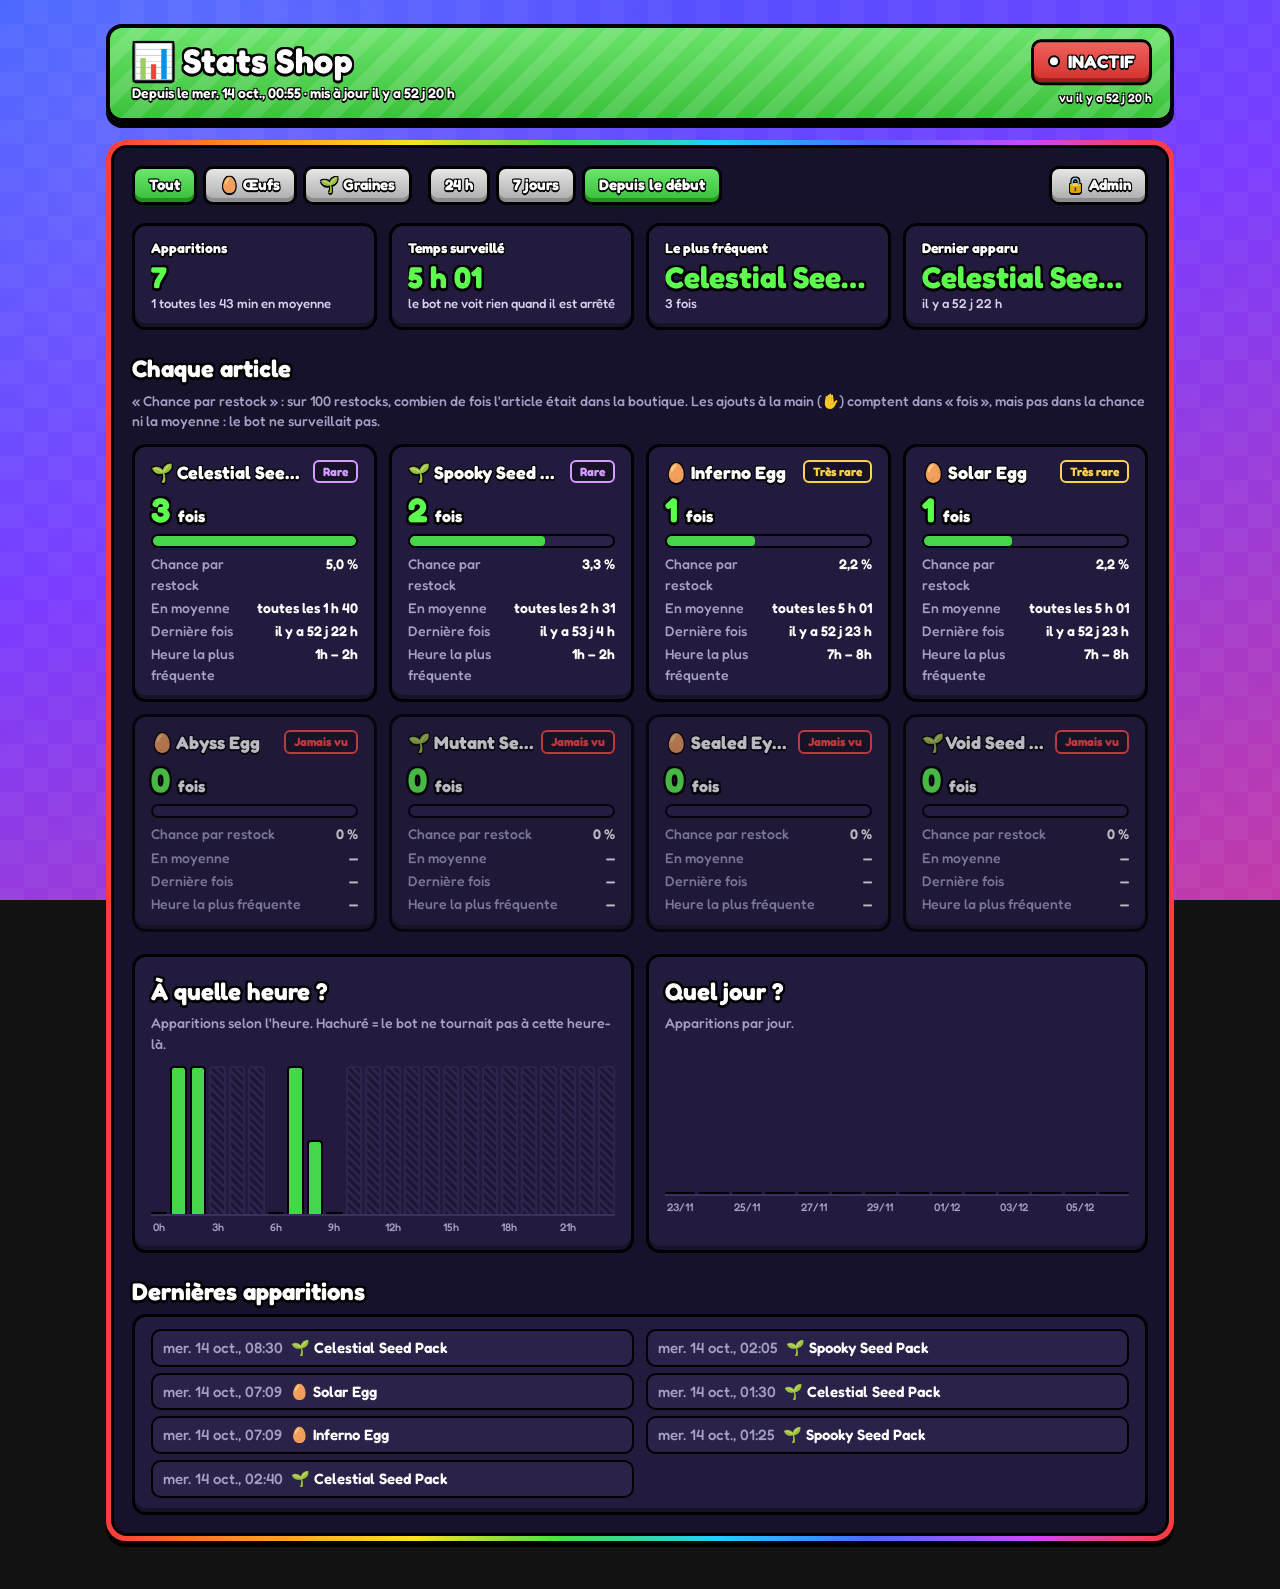
==== index.html @ b107d69c "Page admin : ajouts manuels" ====
<!doctype html>
<html lang="fr">
<head>
<meta charset="utf-8">
<meta name="viewport" content="width=device-width, initial-scale=1">
<title>Shop Bot · Statistiques</title>
<link rel="preconnect" href="https://fonts.googleapis.com">
<link href="https://fonts.googleapis.com/css2?family=Fredoka:wght@500;600;700&display=swap" rel="stylesheet">
<style>
  /* Thème « boutique Roblox » : un seul thème sombre, comme les menus du jeu */
  :root {
    color-scheme: dark;
    --panel: #17122b; --panel-2: #231b3d; --row: #2b2249; --line: #3b3160;
    --ink: #ffffff; --ink-2: #d6d0f0; --muted: #a59fc4;
    --green-dk: #23921f; --red-dk: #9c1f1b; --gray-dk: #8d8d8d;
    --money: #5dff4f; --bar: #47d64a;
    --eggs: #3987e5; --seed: #d95926;
    --rainbow: linear-gradient(90deg, #ff3b3b, #ff9a1f, #ffe11f, #45e04a, #1fd1ff, #4b6bff, #c64bff, #ff3b3b);
    --stroke: 0 3px 0 #000, 2px 2px 0 #000, -2px 2px 0 #000, 2px -2px 0 #000, -2px -2px 0 #000, 0 -2px 0 #000, 2px 0 0 #000, -2px 0 0 #000;
    --stroke-sm: 0 2px 0 #000, 1px 1px 0 #000, -1px 1px 0 #000, 1px -1px 0 #000, -1px -1px 0 #000;
  }
  * { box-sizing: border-box; }
  body {
    margin: 0; color: var(--ink); font: 500 15px/1.45 "Fredoka", "Segoe UI", system-ui, sans-serif;
    background:
      radial-gradient(circle at 15% 10%, rgba(255,255,255,.14), transparent 40%),
      repeating-conic-gradient(rgba(255,255,255,.035) 0 25%, transparent 0 50%) 0 0 / 48px 48px,
      linear-gradient(160deg, #3b5bff 0%, #7a3cff 45%, #c23aa8 100%);
    background-attachment: fixed;
  }
  main { max-width: 1100px; margin: 0 auto; padding: 24px 16px 48px; }
  .stroke { color: #fff; text-shadow: var(--stroke); }

  /* bandeau vert façon « Egg Shop » */
  .banner {
    position: relative; border: 4px solid #000; border-radius: 16px; padding: 14px 22px;
    background: repeating-linear-gradient(-45deg, rgba(255,255,255,.12) 0 14px, transparent 14px 28px), linear-gradient(#6ae36a, #3cc23c);
    box-shadow: 0 6px 0 #000;
  }
  .banner h1 { margin: 0; font-size: 34px; font-weight: 700; letter-spacing: .5px; line-height: 1.1; padding-right: 150px; }
  .banner .sub { margin: 4px 0 0; font-size: 14px; font-weight: 600; text-shadow: var(--stroke-sm); padding-right: 150px; }
  .status { position: absolute; top: 50%; right: 18px; transform: translateY(-50%); text-align: right; }
  .status .pill { display: inline-flex; align-items: center; gap: 8px; padding: 6px 14px 8px; border: 3px solid #000; border-radius: 10px;
                  font-weight: 700; font-size: 18px; color: #fff; text-shadow: var(--stroke-sm); }
  .status .on { background: linear-gradient(#69e66b, #36bd38); box-shadow: inset 0 -4px 0 var(--green-dk); }
  .status .off { background: linear-gradient(#f2625d, #d0302b); box-shadow: inset 0 -4px 0 var(--red-dk); }
  .status .led { width: 12px; height: 12px; border-radius: 50%; border: 2px solid #000; background: #fff; }
  .status .on .led { animation: pulse 1.6s ease-in-out infinite; }
  @keyframes pulse { 50% { opacity: .35; } }
  @media (prefers-reduced-motion: reduce) { .status .on .led { animation: none; } }
  .status .since { display: block; margin-top: 4px; font-size: 12px; font-weight: 600; text-shadow: var(--stroke-sm); }

  /* cadre arc-en-ciel autour du contenu, comme la fenêtre de la boutique */
  .frame { margin-top: 18px; padding: 5px; border-radius: 20px; background: var(--rainbow); box-shadow: 0 6px 0 #000; }
  .frame > .inner { background: var(--panel); border: 3px solid #000; border-radius: 16px; padding: 18px; }

  .filters { display: flex; flex-wrap: wrap; gap: 10px 16px; align-items: center; margin-bottom: 18px; }
  .seg { display: inline-flex; flex-wrap: wrap; gap: 6px; }
  .seg button {
    font: 700 15px "Fredoka", "Segoe UI", sans-serif; color: #fff; text-shadow: var(--stroke-sm); cursor: pointer;
    padding: 6px 14px 8px; border: 3px solid #000; border-radius: 10px;
    background: linear-gradient(#e6e6e6, #a9a9a9); box-shadow: inset 0 -4px 0 var(--gray-dk);
  }
  .seg button:hover { filter: brightness(1.08); }
  .seg button:active { transform: translateY(2px); }
  .seg button[aria-pressed="true"] { background: linear-gradient(#69e66b, #36bd38); box-shadow: inset 0 -4px 0 var(--green-dk); }

  h2 { margin: 6px 0 4px; font-size: 24px; font-weight: 700; color: #fff; text-shadow: var(--stroke); }
  .hint { color: var(--muted); font-size: 14px; margin: 0 0 12px; }
  .box { background: var(--panel-2); border: 3px solid #000; border-radius: 14px; padding: 12px 16px 14px; box-shadow: inset 0 -4px 0 rgba(0,0,0,.35); }

  /* chiffres clés */
  .tiles { display: grid; grid-template-columns: repeat(auto-fit, minmax(190px, 1fr)); gap: 12px; margin-bottom: 22px; }
  .tile .label { font-size: 14px; font-weight: 700; text-shadow: var(--stroke-sm); }
  .tile .value { font-size: 30px; font-weight: 700; color: var(--money); text-shadow: var(--stroke); margin-top: 2px; line-height: 1.15;
                 white-space: nowrap; overflow: hidden; text-overflow: ellipsis; }
  .tile .note { color: var(--ink-2); font-size: 13px; }

  /* une carte par article */
  .cards { display: grid; grid-template-columns: repeat(auto-fill, minmax(245px, 1fr)); gap: 12px; margin-bottom: 22px; }
  .item { display: flex; flex-direction: column; gap: 6px; }
  .item .top { display: flex; align-items: center; justify-content: space-between; gap: 8px; }
  .item .name { font-size: 18px; font-weight: 700; text-shadow: var(--stroke-sm); white-space: nowrap; overflow: hidden; text-overflow: ellipsis; }
  .item .big { font-size: 34px; font-weight: 700; color: var(--money); text-shadow: var(--stroke); line-height: 1.1; }
  .item .big small { font-size: 16px; color: #fff; }
  .item dl { margin: 0; display: grid; grid-template-columns: 1fr auto; gap: 3px 10px; font-size: 14px; }
  .item dt { color: var(--muted); }
  .item dd { margin: 0; text-align: right; font-weight: 600; font-variant-numeric: tabular-nums; white-space: nowrap; }
  .meter { height: 14px; background: var(--row); border: 2px solid #000; border-radius: 7px; overflow: hidden; }
  .meter i { display: block; height: 100%; background: var(--bar); border-radius: 0 4px 4px 0; }
  .item.never { opacity: .7; }
  .tag { flex: none; font-size: 12px; font-weight: 700; padding: 1px 8px; border: 2px solid currentColor; border-radius: 6px; background: rgba(0,0,0,.35); }
  .r1 { color: #6dff6a; } .r2 { color: #6fc3ff; } .r3 { color: #d59bff; } .r4 { color: #ffd34d; } .r0 { color: #ff4b45; }
  .dot { display: inline-block; width: 12px; height: 12px; border-radius: 50%; border: 2px solid #000; vertical-align: -1px; margin-right: 6px; }

  /* graphiques en barres */
  .charts { display: grid; grid-template-columns: repeat(auto-fit, minmax(320px, 1fr)); gap: 12px; margin-bottom: 22px; }
  .bars { display: flex; align-items: flex-end; gap: 3px; height: 150px; border-bottom: 2px solid var(--line); }
  .bars .b { flex: 1; height: 100%; display: flex; align-items: flex-end; position: relative; }
  .bars .b i { display: block; width: 100%; min-height: 2px; background: var(--bar); border: 2px solid #000; border-bottom: 0; border-radius: 4px 4px 0 0; }
  .bars .b.off i { background: repeating-linear-gradient(45deg, var(--panel) 0 3px, var(--line) 3px 6px); border-color: var(--line); height: 100% !important; opacity: .45; }
  .bars .b:hover i { filter: brightness(1.2); }
  .axis { display: flex; gap: 3px; margin-top: 4px; }
  .axis span { flex: 1; text-align: center; font-size: 11px; color: var(--muted); white-space: nowrap; overflow: visible; }

  .recent { list-style: none; margin: 0; padding: 0; columns: 2 300px; column-gap: 12px; }
  .recent li { padding: 6px 10px; margin-bottom: 6px; break-inside: avoid; background: var(--row); border: 2px solid #000; border-radius: 10px; font-weight: 600; }
  .recent time { color: var(--muted); font-variant-numeric: tabular-nums; margin-right: 8px; font-weight: 500; }
  .empty { text-align: center; padding: 48px 16px; font-size: 18px; text-shadow: var(--stroke-sm); }
  #tip { position: fixed; pointer-events: none; background: var(--panel); color: #fff; border: 3px solid #000; box-shadow: 0 4px 0 #000;
         border-radius: 10px; padding: 6px 10px; font-size: 13px; font-weight: 600; display: none; z-index: 10; white-space: nowrap; }
  /* page admin */
  .admin-open { margin-left: auto; }
  dialog { width: min(560px, calc(100vw - 32px)); max-height: calc(100vh - 32px); overflow: auto; padding: 0; border: 0; border-radius: 20px;
           background: var(--rainbow); padding: 5px; box-shadow: 0 6px 0 #000; color: var(--ink); }
  dialog::backdrop { background: rgba(10, 6, 30, .7); }
  #adminBody { background: var(--panel); border: 3px solid #000; border-radius: 16px; padding: 18px; display: grid; gap: 12px; }
  #adminBody h2 { margin: 0; }
  #adminBody label { display: grid; gap: 4px; font-weight: 600; font-size: 14px; }
  #adminBody input[type=password], #adminBody input[type=datetime-local] {
    font: 600 15px "Fredoka", "Segoe UI", sans-serif; color: #fff; background: var(--row); border: 3px solid #000; border-radius: 10px; padding: 8px 10px; }
  #adminBody .check { display: flex; align-items: center; gap: 8px; }
  .pick { display: grid; grid-template-columns: repeat(2, 1fr); gap: 6px; }
  .pick button, .act button {
    font: 700 14px "Fredoka", "Segoe UI", sans-serif; color: #fff; text-shadow: var(--stroke-sm); cursor: pointer; text-align: left;
    padding: 7px 10px 9px; border: 3px solid #000; border-radius: 10px; background: var(--row); box-shadow: inset 0 -4px 0 rgba(0,0,0,.35); }
  .pick button[aria-pressed="true"] { background: linear-gradient(#69e66b, #36bd38); box-shadow: inset 0 -4px 0 var(--green-dk); }
  .act { display: flex; flex-wrap: wrap; gap: 8px; }
  .act button { text-align: center; background: linear-gradient(#69e66b, #36bd38); box-shadow: inset 0 -4px 0 var(--green-dk); }
  .act button.gray { background: linear-gradient(#e6e6e6, #a9a9a9); box-shadow: inset 0 -4px 0 var(--gray-dk); }
  .act button.red { background: linear-gradient(#f2625d, #d0302b); box-shadow: inset 0 -4px 0 var(--red-dk); }
  .act button:disabled { opacity: .5; cursor: wait; }
  .msg { font-size: 14px; font-weight: 600; min-height: 1.4em; }
  .msg .ok { color: var(--money); } .msg .err { color: #ff6b66; }
  .manual-list { list-style: none; margin: 0; padding: 0; display: grid; gap: 6px; }
  .manual-list li { display: flex; align-items: center; justify-content: space-between; gap: 8px; padding: 6px 6px 6px 10px;
                    background: var(--row); border: 2px solid #000; border-radius: 10px; font-weight: 600; font-size: 14px; }
  .manual-list li button { font: 700 12px "Fredoka", sans-serif; color: #fff; cursor: pointer; padding: 3px 8px; border: 2px solid #000; border-radius: 8px;
                           background: linear-gradient(#f2625d, #d0302b); }
  details summary { cursor: pointer; font-weight: 700; }
  details ol { margin: 8px 0 0; padding-left: 20px; font-size: 14px; color: var(--ink-2); }
  @media (max-width: 600px) {
    .banner h1 { font-size: 26px; padding-right: 0; } .banner .sub { padding-right: 0; }
    .admin-open { margin-left: 0; }
    .status { position: static; transform: none; text-align: left; margin-top: 10px; }
  }
</style>
</head>
<body>
<main>
  <header class="banner">
    <h1 class="stroke">📊 Stats Shop</h1>
    <p class="sub" id="sub"></p>
    <div class="status" id="status" aria-live="polite"></div>
  </header>

  <div class="frame"><div class="inner">
    <div class="filters">
      <div class="seg" id="shopSeg" role="group" aria-label="Boutique">
        <button data-v="all" aria-pressed="true">Tout</button>
        <button data-v="eggs" aria-pressed="false">🥚 Œufs</button>
        <button data-v="seed" aria-pressed="false">🌱 Graines</button>
      </div>
      <div class="seg" id="periodSeg" role="group" aria-label="Période">
        <button data-v="1" aria-pressed="false">24 h</button>
        <button data-v="7" aria-pressed="false">7 jours</button>
        <button data-v="0" aria-pressed="true">Depuis le début</button>
      </div>
      <div class="seg admin-open"><button id="adminBtn" aria-haspopup="dialog">🔒 Admin</button></div>
    </div>
    <div id="content"></div>
  </div></div>
</main>
<div id="tip"></div>
<dialog id="admin" aria-labelledby="adminTitle"><div id="adminBody"></div></dialog>

<script src="historique.js"></script>
<script src="manuel.js"></script>
<script>
const HOUR = 3600e3, DAY = 24 * HOUR;
// durée d'un restock de chaque boutique (œufs 6 min 30, graines 5 min) : sert au calcul de la chance par restock
const RESTOCK_MIN = { eggs: 6.5, seed: 5 };
// le bot envoie un signal toutes les 10 min quand il tourne ; sans nouvelles depuis 25 min (PC éteint, plantage), il est « inactif »
const ACTIVE_MAX = 25 * 60e3;
// statut en direct via ntfy.sh (GitHub Pages met 1-2 min à publier) ; même canal que STATUS_URL dans shop_bot.py
const STATUS_URL = "https://ntfy.sh/shopbot-sizein1-42dad0def695";
const EMOJI = { eggs: "🥚", seed: "🌱" };
const state = { shop: "all", days: 0 };
let NOW, GEN, SEEN, ACTIVE, ITEMS, EVENTS, SESSIONS;
let LIVE = null;      // dernier statut reçu en direct : { actif, time }
const LIVE_STOCK = []; // apparitions reçues en direct, pas encore dans les données GitHub : [date, "stock"|"manuel", boutique, article]
const REMOVED = new Set(); // ajouts manuels supprimés depuis la page admin (encore présents quelques minutes ailleurs)
const key = r => r.join("|");

function load() {
  NOW = new Date();
  GEN = window.GENERATED ? new Date(window.GENERATED) : NOW;  // dernier envoi de données par le bot
  const live = LIVE && LIVE.time > GEN ? LIVE : null;           // le statut en direct l'emporte s'il est plus récent
  SEEN = live ? live.time : GEN;
  ACTIVE = (live ? live.actif : !!(window.BOT && window.BOT.actif)) && NOW - SEEN < ACTIVE_MAX;
  ITEMS = window.ITEMS || [];
  const hist = [...(window.HISTORY || []), ...(window.MANUAL || [])], known = new Set(hist.map(key));
  EVENTS = [...hist, ...LIVE_STOCK.filter(r => !known.has(key(r)))]  // sans doublon une fois arrivées sur GitHub
    .filter(r => !REMOVED.has(key(r)))
    .map(([t, e, shop, name]) => ({ t: new Date(t), e, shop, name })).sort((a, b) => a.t - b.t);
  // Sessions = périodes où le bot tournait (debut → fin). Une session sans « fin » se ferme à son dernier événement ;
  // la dernière va jusqu'à maintenant si le bot est actif, sinon jusqu'à son dernier signal.
  SESSIONS = [];
  let start = null, last = null;
  for (const x of EVENTS) {
    if (x.e === "debut") { if (start) SESSIONS.push([start, last]); start = last = x.t; }
    else if (x.e === "fin") { if (start) SESSIONS.push([start, x.t]); start = null; }
    else if (x.e === "stock") last = x.t;  // un ajout manuel ne prouve pas que le bot tournait
  }
  if (start) SESSIONS.push([start, ACTIVE ? NOW : SEEN]);
}

const fmtDur = ms => {
  const m = Math.round(ms / 60e3);
  if (m < 60) return `${m} min`;
  const h = Math.floor(m / 60), d = Math.floor(h / 24);
  if (d) return `${d} j ${h % 24} h`;
  return `${h} h${m % 60 ? " " + String(m % 60).padStart(2, "0") : ""}`;
};
const fmtDate = d => d.toLocaleString("fr-FR", { weekday: "short", day: "numeric", month: "short", hour: "2-digit", minute: "2-digit" });
const fmtAgo = d => NOW - d < 60e3 ? "à l'instant" : "il y a " + fmtDur(NOW - d);
const fmtPct = p => p >= 10 ? Math.round(p) + " %" : p >= 1 ? p.toFixed(1).replace(".", ",") + " %" : p > 0 ? "< 1 %" : "0 %";
const esc = s => String(s).replace(/[&<>"]/g, c => ({ "&": "&amp;", "<": "&lt;", ">": "&gt;", '"': "&quot;" }[c]));
const color = shop => `var(--${shop === "eggs" ? "eggs" : "seed"})`;
const overlap = (a0, a1, b0, b1) => Math.max(0, Math.min(a1, b1) - Math.max(a0, b0));
// rareté d'après la chance d'apparaître à chaque restock
const rarity = p => p === 0 ? ["r0", "Jamais vu"] : p >= 30 ? ["r1", "Commun"] : p >= 10 ? ["r2", "Peu commun"] : p >= 3 ? ["r3", "Rare"] : ["r4", "Très rare"];

function bars(values, labels, tips, offs) {
  const max = Math.max(1, ...values);
  return `<div class="bars">${values.map((v, i) => `<div class="b${offs && offs[i] ? " off" : ""}" data-tip="${esc(tips[i])}">
      <i style="height:${(v / max * 100).toFixed(1)}%"></i></div>`).join("")}</div>
    <div class="axis">${labels.map(l => `<span>${l}</span>`).join("")}</div>`;
}

function render() {
  document.getElementById("status").innerHTML = ACTIVE
    ? `<span class="pill on"><i class="led"></i>ACTIF</span>`
    : `<span class="pill off"><i class="led"></i>INACTIF</span>${window.GENERATED || LIVE ? `<span class="since">vu ${fmtAgo(SEEN)}</span>` : ""}`;

  const first = EVENTS.length ? EVENTS[0].t : NOW;
  document.getElementById("sub").textContent = EVENTS.length
    ? `Depuis le ${fmtDate(first)} · mis à jour ${fmtAgo(GEN)}` : "Pas encore de données";
  const box = document.getElementById("content");
  if (!EVENTS.length) {
    box.innerHTML = `<div class="box empty">Aucune donnée pour l'instant.<br>Lance le bot : chaque œuf ou pack qui apparaît sera compté ici.</div>`;
    return;
  }

  const from = state.days ? new Date(NOW - state.days * DAY) : first;
  const inShop = s => state.shop === "all" || s === state.shop;
  const stock = EVENTS.filter(x => (x.e === "stock" || x.e === "manuel") && x.t >= from && inShop(x.shop));
  const botSeen = stock.filter(x => x.e === "stock");  // chances et moyennes : seulement ce que le bot a vu pendant qu'il surveillait
  const watched = SESSIONS.reduce((s, [a, b]) => s + overlap(a, b, from, NOW), 0);  // temps où le bot regardait

  // --- une carte par article ---
  const items = ITEMS.filter(i => inShop(i.shop)).map(it => {
    const hits = stock.filter(x => x.name === it.name), nBot = botSeen.filter(x => x.name === it.name).length;
    const restocks = watched / (RESTOCK_MIN[it.shop] * 60e3);
    const byHour = Array(24).fill(0); hits.forEach(x => byHour[x.t.getHours()]++);
    const bestH = byHour.indexOf(Math.max(...byHour));
    return { ...it, n: hits.length, nBot, last: hits.length ? hits[hits.length - 1].t : null,
             chance: restocks ? Math.min(100, nBot / restocks * 100) : 0, bestH };
  }).sort((a, b) => b.n - a.n || a.name.localeCompare(b.name));
  const maxChance = Math.max(1, ...items.map(i => i.chance));
  const cards = items.map(r => {
    const [cls, label] = rarity(r.chance);
    return `<div class="box item${r.n ? "" : " never"}">
      <div class="top"><span class="name">${EMOJI[r.shop]} ${esc(r.name)}</span><span class="tag ${cls}">${label}</span></div>
      <div class="big">${r.n} <small>fois</small></div>
      <div class="meter" title="Chance à chaque restock"><i style="width:${(r.chance / maxChance * 100).toFixed(1)}%"></i></div>
      <dl>
        <dt>Chance par restock</dt><dd>${fmtPct(r.chance)}</dd>
        <dt>En moyenne</dt><dd>${r.nBot ? "toutes les " + fmtDur(watched / r.nBot) : "—"}</dd>
        <dt>Dernière fois</dt><dd>${r.last ? fmtAgo(r.last) : "—"}</dd>
        <dt>Heure la plus fréquente</dt><dd>${r.n ? `${r.bestH}h – ${r.bestH + 1}h` : "—"}</dd>
      </dl></div>`;
  }).join("");

  // --- chiffres clés ---
  const top = items[0], lastHit = stock[stock.length - 1];
  const tiles = `<div class="tiles">
      <div class="box tile"><div class="label">Apparitions</div><div class="value">${stock.length}</div>
        <div class="note">${botSeen.length ? "1 toutes les " + fmtDur(watched / botSeen.length) + " en moyenne" : stock.length ? "" : "aucune sur la période"}</div></div>
      <div class="box tile"><div class="label">Temps surveillé</div><div class="value">${fmtDur(watched)}</div>
        <div class="note">le bot ne voit rien quand il est arrêté</div></div>
      <div class="box tile"><div class="label">Le plus fréquent</div><div class="value">${top && top.n ? esc(top.name) : "—"}</div>
        <div class="note">${top && top.n ? top.n + " fois" : "—"}</div></div>
      <div class="box tile"><div class="label">Dernier apparu</div><div class="value">${lastHit ? esc(lastHit.name) : "—"}</div>
        <div class="note">${lastHit ? fmtAgo(lastHit.t) : "aucun sur la période"}</div></div>
    </div>`;

  // --- par heure de la journée ---
  const watchedH = Array(24).fill(0);
  for (const [a, b] of SESSIONS) {
    for (let t = new Date(Math.max(a, from)); t < b; ) {
      const next = new Date(t); next.setMinutes(60, 0, 0);
      watchedH[t.getHours()] += Math.min(next, b) - t;
      t = next;
    }
  }
  const perHour = Array(24).fill(0); stock.forEach(x => perHour[x.t.getHours()]++);
  const hourChart = bars(perHour, perHour.map((_, h) => h % 3 ? "" : h + "h"),
    perHour.map((v, h) => `${h}h – ${h + 1}h : ${v} apparition${v > 1 ? "s" : ""}` + (watchedH[h] ? ` (surveillé ${fmtDur(watchedH[h])})` : " · bot jamais actif à cette heure")),
    watchedH.map((w, h) => !w && !perHour[h]));

  // --- par jour (14 derniers jours max) ---
  const day0 = d => { const x = new Date(d); x.setHours(0, 0, 0, 0); return x; };
  const nDays = Math.min(14, Math.max(1, Math.round((day0(NOW) - day0(from)) / DAY) + 1));
  const days = Array.from({ length: nDays }, (_, i) => new Date(day0(NOW) - (nDays - 1 - i) * DAY));
  const perDay = days.map(d => stock.filter(x => day0(x.t).getTime() === d.getTime()).length);
  const dayLbl = d => d.toLocaleDateString("fr-FR", { day: "numeric", month: "numeric" });
  const dayChart = bars(perDay, days.map((d, i) => nDays > 7 && i % 2 ? "" : dayLbl(d)),
    perDay.map((v, i) => `${days[i].toLocaleDateString("fr-FR", { weekday: "long", day: "numeric", month: "long" })} : ${v} apparition${v > 1 ? "s" : ""}`));

  const charts = `<div class="charts">
      <div class="box"><h2>À quelle heure ?</h2><p class="hint">Apparitions selon l'heure. Hachuré = le bot ne tournait pas à cette heure-là.</p>${hourChart}</div>
      <div class="box"><h2>Quel jour ?</h2><p class="hint">Apparitions par jour.</p>${dayChart}</div>
    </div>`;

  const recent = `<h2>Dernières apparitions</h2>
    <div class="box">${stock.length ? `<ul class="recent">${stock.slice(-20).reverse().map(x =>
      `<li><time>${fmtDate(x.t)}</time>${EMOJI[x.shop]} ${esc(x.name)}${x.e === "manuel" ? ' <span title="ajouté à la main">✋</span>' : ""}</li>`).join("")}</ul>`
      : `<p class="hint">Aucune apparition sur la période.</p>`}</div>`;

  box.innerHTML = tiles +
    `<h2>Chaque article</h2><p class="hint">« Chance par restock » : sur 100 restocks, combien de fois l'article était dans la boutique.
       Les ajouts à la main (✋) comptent dans « fois », mais pas dans la chance ni la moyenne : le bot ne surveillait pas.</p>
     <div class="cards">${cards}</div>` + charts + recent;
}

for (const [id, key, parse] of [["shopSeg", "shop", v => v], ["periodSeg", "days", Number]]) {
  const seg = document.getElementById(id);
  seg.addEventListener("click", e => {
    const b = e.target.closest("button"); if (!b) return;
    seg.querySelectorAll("button").forEach(x => x.setAttribute("aria-pressed", x === b));
    state[key] = parse(b.dataset.v);
    render();
  });
}

const tip = document.getElementById("tip");
document.addEventListener("mousemove", e => {
  const t = e.target.closest("[data-tip]");
  if (!t) { tip.style.display = "none"; return; }
  tip.textContent = t.dataset.tip;
  tip.style.display = "block";
  tip.style.left = Math.min(e.clientX + 14, innerWidth - tip.offsetWidth - 8) + "px";
  tip.style.top = (e.clientY + 16) + "px";
});

// recharge les données chaque minute (le paramètre ?t= évite la version en cache)
setInterval(() => {
  for (const file of ["historique.js", "manuel.js"]) {
    const s = document.createElement("script");
    s.src = file + "?t=" + Date.now();
    s.onload = () => { s.remove(); load(); render(); };
    s.onerror = () => s.remove();
    document.body.appendChild(s);
  }
}, 60e3);

// direct : messages des 12 dernières heures (durée gardée par ntfy.sh), puis écoute continue (quelques secondes de délai)
function onStatus(m) {
  if (m.event !== "message") return;
  const p = m.message.split(";");
  // « stock|manuel|suppr;boutique;article;date » : apparition vue par le bot, ajoutée ou supprimée depuis la page admin
  if (["stock", "manuel", "suppr"].includes(p[0]) && p.length === 4) {
    if (p[0] === "suppr") REMOVED.add(key([p[3], "manuel", p[1], p[2]]));
    else {
      const row = [p[3], p[0], p[1], p[2]];
      REMOVED.delete(key(row));
      if (!LIVE_STOCK.some(r => key(r) === key(row))) LIVE_STOCK.push(row);
    }
    load(); render();
    return;
  }
  if (!/^(in)?actif$/.test(m.message)) return;
  const time = new Date(m.time * 1000);
  if (LIVE && LIVE.time > time) return;
  LIVE = { actif: m.message === "actif", time };
  load(); render();
}
fetch(STATUS_URL + "/json?poll=1&since=12h", { cache: "no-store" })
  .then(r => r.text())
  .then(t => t.split("\n").filter(Boolean).forEach(l => onStatus(JSON.parse(l))))
  .catch(() => {})
  .finally(() => {
    const es = new EventSource(STATUS_URL + "/sse");  // se reconnecte tout seul si la connexion coupe
    es.onmessage = e => onStatus(JSON.parse(e.data));
  });
setInterval(() => { load(); render(); }, 30e3);  // passe à « inactif » sans recharger si le bot ne donne plus signe de vie

// ---------- Page admin : ajouter à la main une apparition vue quand le bot était arrêté ----------
// L'accès repose sur une clé GitHub que seul le propriétaire possède : sans elle, impossible d'écrire dans le dépôt.
// La clé et l'URL du webhook Discord restent dans CE navigateur (localStorage), jamais dans le site publié.
const REPO = "Sizein1/shop-bot-stats";
const store = {
  get: k => { try { return localStorage.getItem(k); } catch { return null; } },
  set: (k, v) => { try { v ? localStorage.setItem(k, v) : localStorage.removeItem(k); } catch {} },
};
const localISO = d => new Date(d - d.getTimezoneOffset() * 60e3).toISOString().slice(0, 19);
const b64enc = s => btoa(Array.from(new TextEncoder().encode(s), c => String.fromCharCode(c)).join(""));
const b64dec = s => new TextDecoder().decode(Uint8Array.from(atob(s.replace(/\s/g, "")), c => c.charCodeAt(0)));

async function gh(path, opts = {}) {
  const r = await fetch(`https://api.github.com/repos/${REPO}${path}`, { cache: "no-store", ...opts,
    headers: { Authorization: "Bearer " + store.get("gh_token"), Accept: "application/vnd.github+json" } });
  if (!r.ok) throw Object.assign(new Error(r.status === 401 ? "clé GitHub refusée ou expirée"
    : r.status === 403 || r.status === 404 ? "cette clé n'a pas le droit de modifier shop-bot-stats" : `GitHub a répondu ${r.status}`), { status: r.status });
  return r.json();
}

// relit manuel.js sur GitHub, applique le changement et le réenregistre
async function editManual(change) {
  for (let attempt = 0; ; attempt++) {
    const f = await gh("/contents/manuel.js");
    const text = b64dec(f.content);
    const rows = JSON.parse(text.slice(text.indexOf("["), text.lastIndexOf("]") + 1));
    change(rows);
    try {
      await gh("/contents/manuel.js", { method: "PUT", body: JSON.stringify({ message: "Page admin : ajouts manuels",
        content: b64enc("window.MANUAL = " + JSON.stringify(rows) + ";\n"), sha: f.sha }) });
      window.MANUAL = rows;
      return;
    } catch (e) { if (![409, 422].includes(e.status) || attempt) throw e; }  // le bot a envoyé au même moment : on relit et on recommence
  }
}

const dlg = document.getElementById("admin"), adminBody = document.getElementById("adminBody");
let pick = null;
const setMsg = (html) => { const m = document.getElementById("adminMsg"); if (m) m.innerHTML = html; };
document.getElementById("adminBtn").onclick = () => { drawAdmin(); dlg.showModal(); };
dlg.addEventListener("click", e => { if (e.target === dlg) dlg.close(); });  // clic à côté de la fenêtre = fermer

function drawLogin(msg = "") {
  adminBody.innerHTML = `
    <h2 id="adminTitle">🔒 Admin</h2>
    <p class="hint" style="margin:0">Réservé au propriétaire : il faut ta clé GitHub. Elle reste dans ce navigateur et n'est jamais publiée.</p>
    <label>Clé GitHub<input type="password" id="tokIn" autocomplete="off" placeholder="github_pat_…"></label>
    <label>Webhook Discord (pour les notifs)<input type="password" id="hookIn" autocomplete="off" placeholder="https://discord.com/api/webhooks/…"></label>
    <div class="act"><button id="loginBtn">Se connecter</button><button class="gray" id="closeBtn">Fermer</button></div>
    <div class="msg" id="adminMsg" role="status">${msg}</div>
    <details><summary>Comment créer ma clé GitHub ?</summary><ol>
      <li>Sur github.com : ta photo de profil → <b>Settings</b> → <b>Developer settings</b> → <b>Personal access tokens</b> → <b>Fine-grained tokens</b> → <b>Generate new token</b>.</li>
      <li>Nom : « Stats Shop admin », expiration au choix.</li>
      <li><b>Repository access</b> : <i>Only select repositories</i> → <b>shop-bot-stats</b>.</li>
      <li><b>Permissions</b> → <b>Contents</b> : <i>Read and write</i>. Rien d'autre.</li>
      <li><b>Generate token</b>, copie la clé et colle-la ici.</li></ol></details>`;
}

function drawAdmin(msg = "") {
  if (!store.get("gh_token")) return drawLogin(msg);
  const hook = store.get("discord_url");
  const mine = (window.MANUAL || []).filter(r => !REMOVED.has(key(r))).slice(-8).reverse();
  adminBody.innerHTML = `
    <h2 id="adminTitle">🔓 Admin</h2>
    <div><b>1. Quel article est apparu ?</b>
      <div class="pick" style="margin-top:6px">${(window.ITEMS || []).map((it, i) =>
        `<button data-i="${i}" aria-pressed="${pick === i}">${EMOJI[it.shop]} ${esc(it.name)}</button>`).join("")}</div></div>
    <label>2. Quand ?<input type="datetime-local" id="when" step="1" value="${localISO(new Date())}"></label>
    <label class="check"><input type="checkbox" id="discordOn" ${hook ? "checked" : "disabled"}>
      Envoyer la notif Discord${hook ? "" : " (ajoute ton webhook dans Réglages)"}</label>
    <div class="act"><button id="addBtn">➕ Ajouter l'apparition</button><button class="gray" id="closeBtn">Fermer</button></div>
    <div class="msg" id="adminMsg" role="status">${msg}</div>
    ${mine.length ? `<div><b>Derniers ajouts à la main</b><ul class="manual-list" style="margin-top:6px">${mine.map(r =>
      `<li><span>${fmtDate(new Date(r[0]))} · ${EMOJI[r[2]]} ${esc(r[3])}</span><button data-del="${esc(key(r))}">Supprimer</button></li>`).join("")}</ul></div>` : ""}
    <details><summary>Réglages</summary>
      <label style="margin-top:8px">Webhook Discord<input type="password" id="hookIn" autocomplete="off" placeholder="https://discord.com/api/webhooks/…"></label>
      <div class="act" style="margin-top:8px"><button id="saveHook">Enregistrer le webhook</button><button class="red" id="logout">Se déconnecter</button></div>
    </details>`;
}

const validHook = u => /^https:\/\/(discord|discordapp)\.com\/api\/webhooks\/\d+\/[\w-]+$/.test(u);

adminBody.onclick = async e => {
  const b = e.target.closest("button"); if (!b) return;
  if (b.id === "closeBtn") return dlg.close();

  if (b.id === "loginBtn") {
    const tok = document.getElementById("tokIn").value.trim(), hook = document.getElementById("hookIn").value.trim();
    if (!tok) return setMsg('<span class="err">Colle ta clé GitHub.</span>');
    if (hook && !validHook(hook)) return setMsg('<span class="err">Ce webhook Discord n\'a pas le bon format.</span>');
    b.disabled = true; setMsg("Vérification…");
    store.set("gh_token", tok);
    try { await gh("/contents/manuel.js"); }
    catch (err) { store.set("gh_token", null); return drawLogin(`<span class="err">❌ ${esc(err.message)}</span>`); }
    if (hook) store.set("discord_url", hook);
    return drawAdmin('<span class="ok">✅ Connecté</span>');
  }

  if (b.dataset.i !== undefined) {
    pick = Number(b.dataset.i);
    adminBody.querySelectorAll(".pick button").forEach(x => x.setAttribute("aria-pressed", x === b));
    return;
  }

  if (b.id === "addBtn") {
    const it = (window.ITEMS || [])[pick];
    if (!it) return setMsg('<span class="err">Choisis d\'abord l\'article.</span>');
    const when = document.getElementById("when").value;
    if (!when) return setMsg('<span class="err">Indique l\'heure.</span>');
    const ts = when.length === 16 ? when + ":00" : when, row = [ts, "manuel", it.shop, it.name];
    const sendDiscord = document.getElementById("discordOn").checked;
    b.disabled = true; setMsg("Enregistrement…");
    try { await editManual(rows => rows.push(row)); }
    catch (err) { b.disabled = false; return setMsg(`<span class="err">❌ Pas enregistré : ${esc(err.message)}</span>`); }
    fetch(STATUS_URL, { method: "POST", body: `manuel;${it.shop};${it.name};${ts}` }).catch(() => {});  // visible tout de suite partout
    REMOVED.delete(key(row));
    if (!LIVE_STOCK.some(r => key(r) === key(row))) LIVE_STOCK.push(row);
    load(); render();
    let discordMsg = "";
    if (sendDiscord) {
      try {
        const r = await fetch(store.get("discord_url"), { method: "POST", headers: { "Content-Type": "application/json" },
          body: JSON.stringify({ content: `@everyone ${EMOJI[it.shop]} ${it.name} en stock !`, allowed_mentions: { parse: ["everyone"] } }) });
        discordMsg = r.ok ? " + notif Discord envoyée" : ` <span class="err">mais Discord a refusé la notif (${r.status})</span>`;
      } catch { discordMsg = ' <span class="err">mais la notif Discord n\'est pas partie</span>'; }
    }
    pick = null;
    return drawAdmin(`<span class="ok">✅ ${EMOJI[it.shop]} ${esc(it.name)} ajouté</span>${discordMsg}`);
  }

  if (b.dataset.del) {
    const k = b.dataset.del, [ts, , shop, name] = k.split("|");
    if (!confirm(`Supprimer ${name} du ${fmtDate(new Date(ts))} ?`)) return;
    b.disabled = true;
    try { await editManual(rows => { const i = rows.findIndex(r => key(r) === k); if (i >= 0) rows.splice(i, 1); }); }
    catch (err) { b.disabled = false; return setMsg(`<span class="err">❌ Pas supprimé : ${esc(err.message)}</span>`); }
    fetch(STATUS_URL, { method: "POST", body: `suppr;${shop};${name};${ts}` }).catch(() => {});
    REMOVED.add(k);
    load(); render();
    return drawAdmin('<span class="ok">✅ Supprimé</span>');
  }

  if (b.id === "saveHook") {
    const hook = document.getElementById("hookIn").value.trim();
    if (!validHook(hook)) return setMsg('<span class="err">Ce webhook Discord n\'a pas le bon format.</span>');
    store.set("discord_url", hook);
    return drawAdmin('<span class="ok">✅ Webhook enregistré</span>');
  }

  if (b.id === "logout") {
    store.set("gh_token", null); store.set("discord_url", null);
    return drawLogin('<span class="ok">Déconnecté : la clé et le webhook sont effacés de ce navigateur.</span>');
  }
};

load();
render();
</script>
</body>
</html>
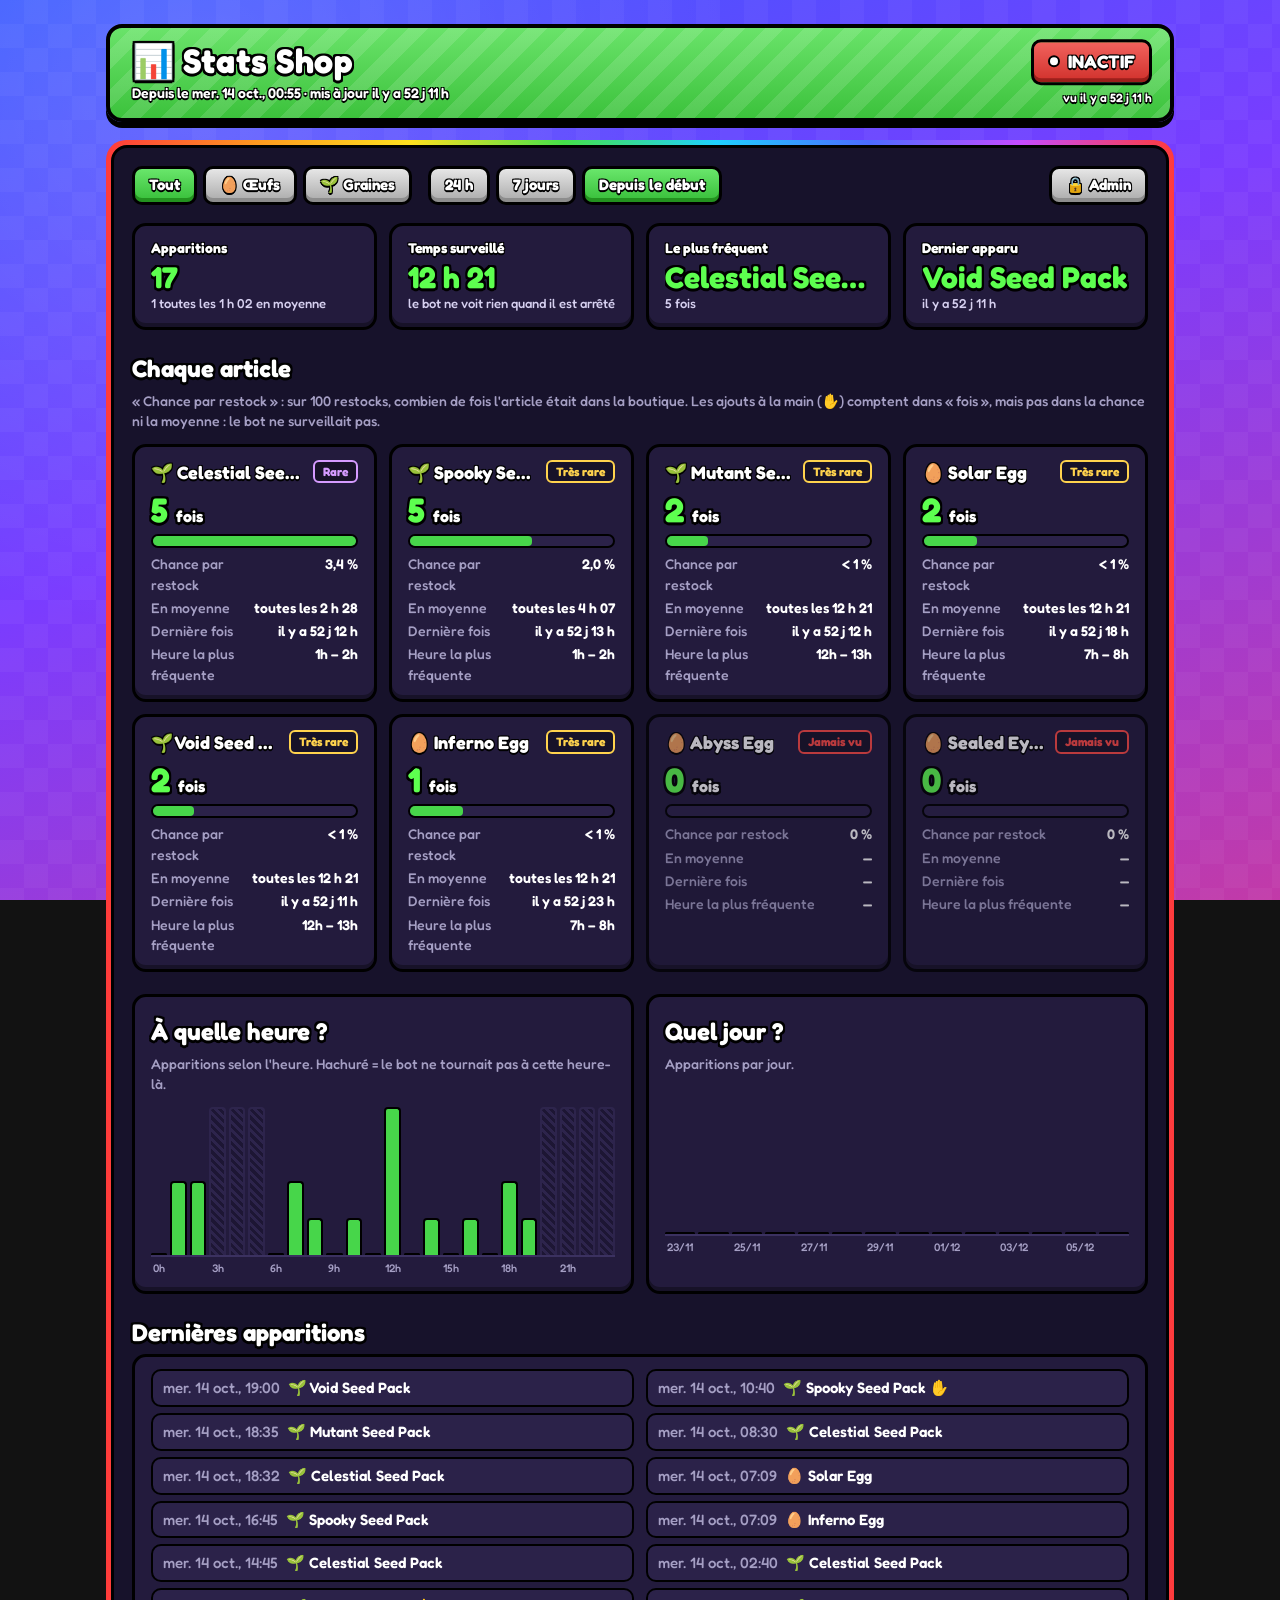
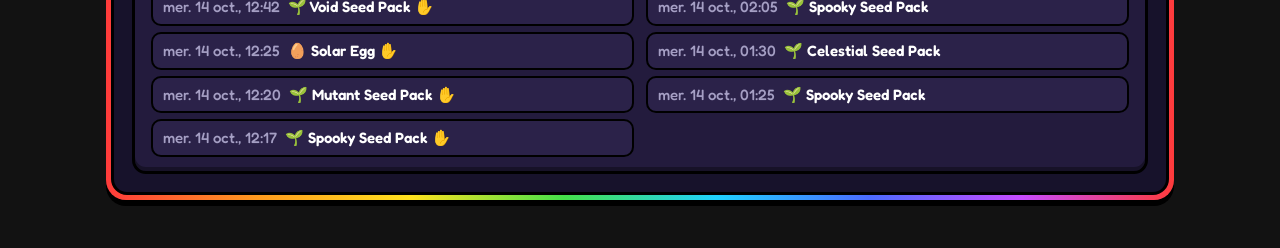
==== commit 10dacc41: "Donnees toujours fraiches a l'ouverture" ====
--- a/index.html
+++ b/index.html
@@ -174,8 +174,6 @@
 <div id="tip"></div>
 <dialog id="admin" aria-labelledby="adminTitle"><div id="adminBody"></div></dialog>
 
-<script src="historique.js"></script>
-<script src="manuel.js"></script>
 <script>
 const HOUR = 3600e3, DAY = 24 * HOUR;
 // durée d'un restock de chaque boutique (œufs 6 min 30, graines 5 min) : sert au calcul de la chance par restock
@@ -354,16 +352,17 @@
   tip.style.top = (e.clientY + 16) + "px";
 });
 
-// recharge les données chaque minute (le paramètre ?t= évite la version en cache)
-setInterval(() => {
-  for (const file of ["historique.js", "manuel.js"]) {
+// charge les données à l'ouverture puis chaque minute ; ?t= force la version fraîche
+// (GitHub autorise le navigateur à garder une copie 10 min : sans ça, la page montrerait d'anciennes données)
+function refreshData() {
+  return Promise.all(["historique.js", "manuel.js"].map(file => new Promise(done => {
     const s = document.createElement("script");
     s.src = file + "?t=" + Date.now();
-    s.onload = () => { s.remove(); load(); render(); };
-    s.onerror = () => s.remove();
+    s.onload = s.onerror = () => { s.remove(); done(); };
     document.body.appendChild(s);
-  }
-}, 60e3);
+  }))).then(() => { load(); render(); });
+}
+setInterval(refreshData, 60e3);
 
 // direct : messages des 12 dernières heures (durée gardée par ntfy.sh), puis écoute continue (quelques secondes de délai)
 function onStatus(m) {
@@ -552,7 +551,7 @@
 };
 
 load();
-render();
+refreshData();
 </script>
 </body>
 </html>
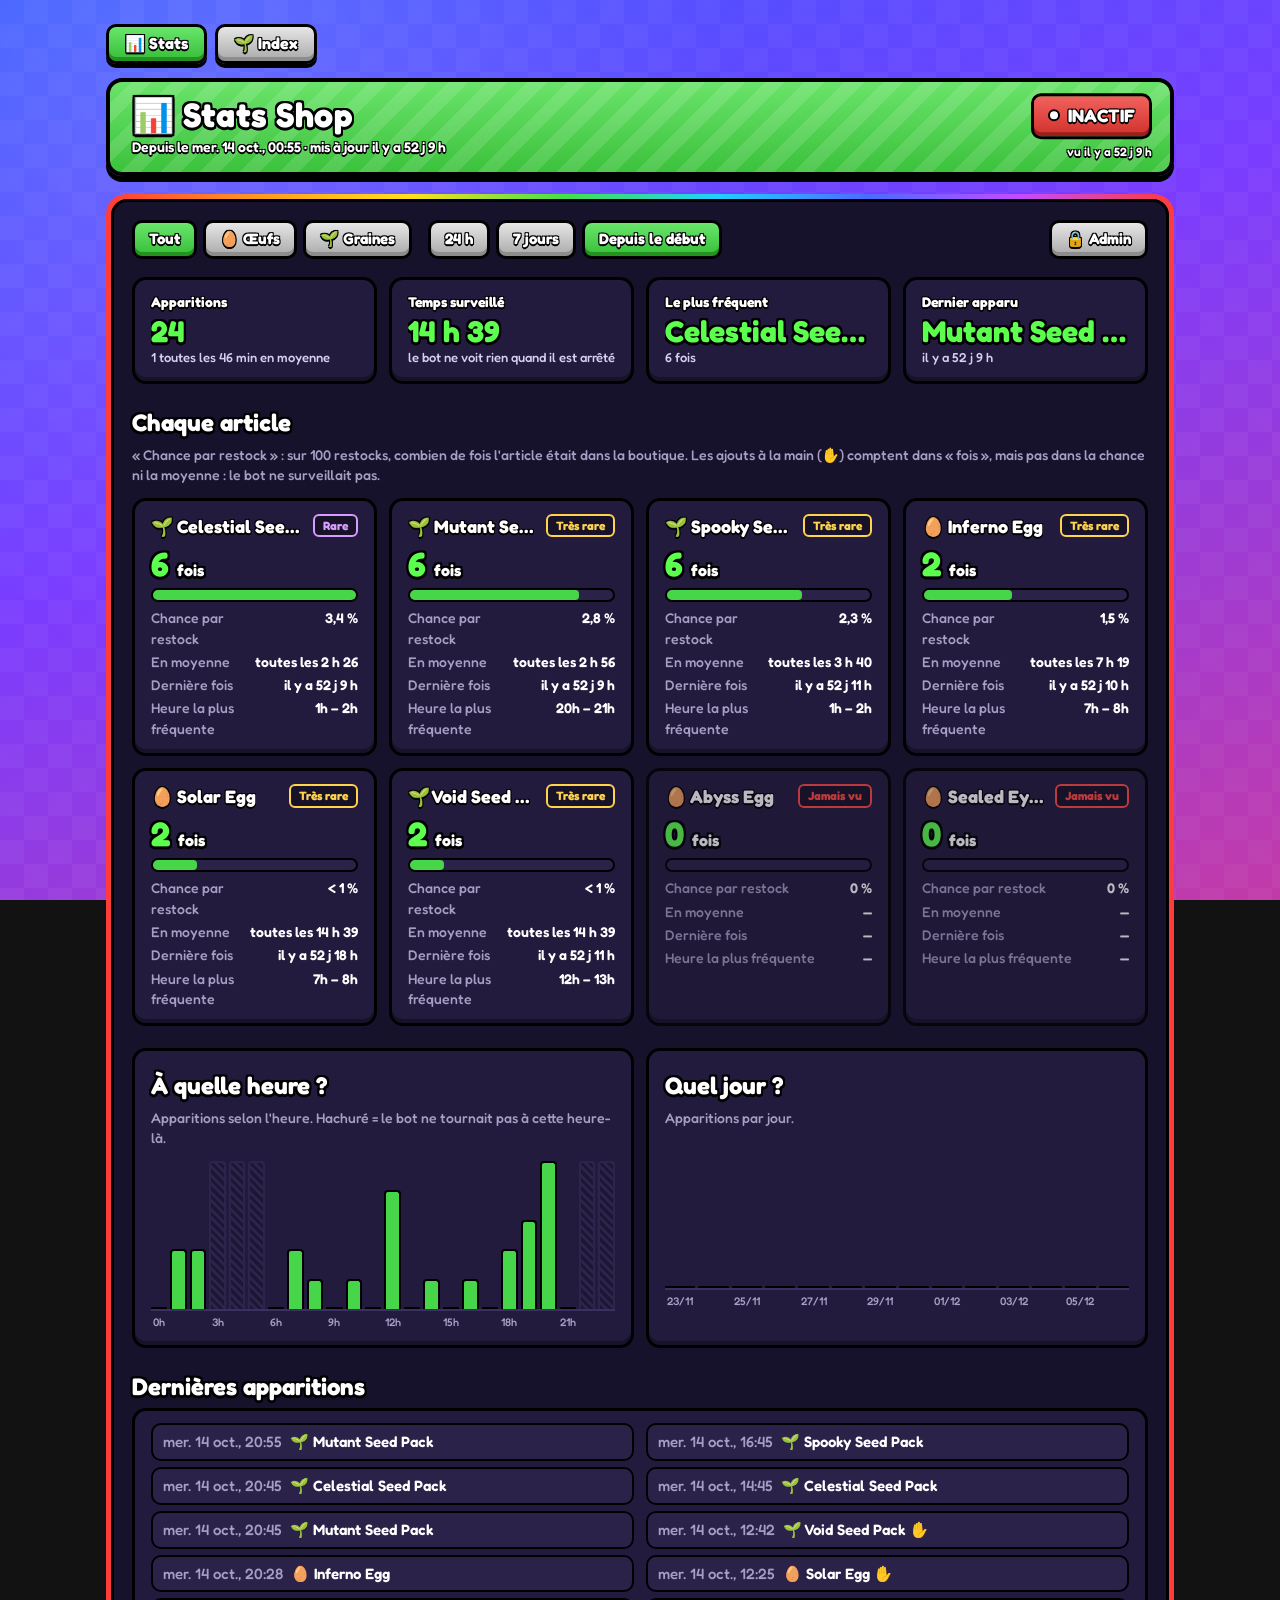
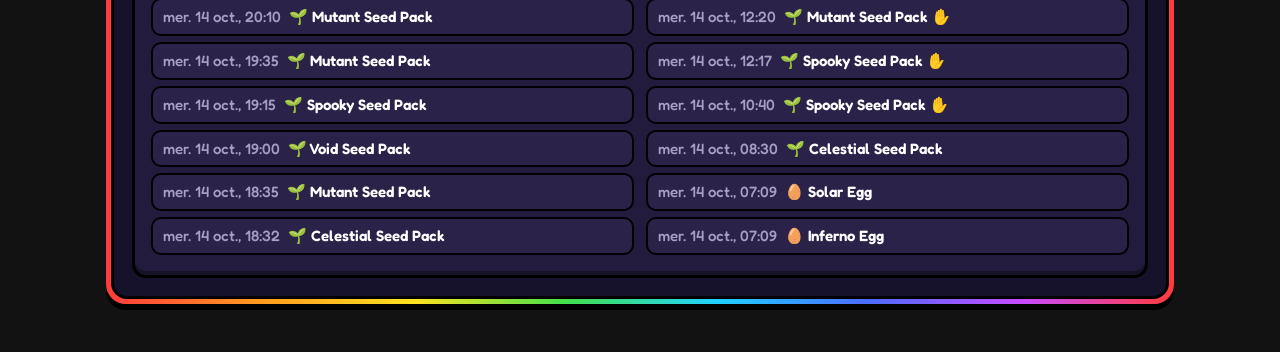
==== commit 004923e4: "Page Index des plantes" ====
--- a/index.html
+++ b/index.html
@@ -6,68 +6,8 @@
 <title>Shop Bot · Statistiques</title>
 <link rel="preconnect" href="https://fonts.googleapis.com">
 <link href="https://fonts.googleapis.com/css2?family=Fredoka:wght@500;600;700&display=swap" rel="stylesheet">
+<link rel="stylesheet" href="style.css">
 <style>
-  /* Thème « boutique Roblox » : un seul thème sombre, comme les menus du jeu */
-  :root {
-    color-scheme: dark;
-    --panel: #17122b; --panel-2: #231b3d; --row: #2b2249; --line: #3b3160;
-    --ink: #ffffff; --ink-2: #d6d0f0; --muted: #a59fc4;
-    --green-dk: #23921f; --red-dk: #9c1f1b; --gray-dk: #8d8d8d;
-    --money: #5dff4f; --bar: #47d64a;
-    --eggs: #3987e5; --seed: #d95926;
-    --rainbow: linear-gradient(90deg, #ff3b3b, #ff9a1f, #ffe11f, #45e04a, #1fd1ff, #4b6bff, #c64bff, #ff3b3b);
-    --stroke: 0 3px 0 #000, 2px 2px 0 #000, -2px 2px 0 #000, 2px -2px 0 #000, -2px -2px 0 #000, 0 -2px 0 #000, 2px 0 0 #000, -2px 0 0 #000;
-    --stroke-sm: 0 2px 0 #000, 1px 1px 0 #000, -1px 1px 0 #000, 1px -1px 0 #000, -1px -1px 0 #000;
-  }
-  * { box-sizing: border-box; }
-  body {
-    margin: 0; color: var(--ink); font: 500 15px/1.45 "Fredoka", "Segoe UI", system-ui, sans-serif;
-    background:
-      radial-gradient(circle at 15% 10%, rgba(255,255,255,.14), transparent 40%),
-      repeating-conic-gradient(rgba(255,255,255,.035) 0 25%, transparent 0 50%) 0 0 / 48px 48px,
-      linear-gradient(160deg, #3b5bff 0%, #7a3cff 45%, #c23aa8 100%);
-    background-attachment: fixed;
-  }
-  main { max-width: 1100px; margin: 0 auto; padding: 24px 16px 48px; }
-  .stroke { color: #fff; text-shadow: var(--stroke); }
-
-  /* bandeau vert façon « Egg Shop » */
-  .banner {
-    position: relative; border: 4px solid #000; border-radius: 16px; padding: 14px 22px;
-    background: repeating-linear-gradient(-45deg, rgba(255,255,255,.12) 0 14px, transparent 14px 28px), linear-gradient(#6ae36a, #3cc23c);
-    box-shadow: 0 6px 0 #000;
-  }
-  .banner h1 { margin: 0; font-size: 34px; font-weight: 700; letter-spacing: .5px; line-height: 1.1; padding-right: 150px; }
-  .banner .sub { margin: 4px 0 0; font-size: 14px; font-weight: 600; text-shadow: var(--stroke-sm); padding-right: 150px; }
-  .status { position: absolute; top: 50%; right: 18px; transform: translateY(-50%); text-align: right; }
-  .status .pill { display: inline-flex; align-items: center; gap: 8px; padding: 6px 14px 8px; border: 3px solid #000; border-radius: 10px;
-                  font-weight: 700; font-size: 18px; color: #fff; text-shadow: var(--stroke-sm); }
-  .status .on { background: linear-gradient(#69e66b, #36bd38); box-shadow: inset 0 -4px 0 var(--green-dk); }
-  .status .off { background: linear-gradient(#f2625d, #d0302b); box-shadow: inset 0 -4px 0 var(--red-dk); }
-  .status .led { width: 12px; height: 12px; border-radius: 50%; border: 2px solid #000; background: #fff; }
-  .status .on .led { animation: pulse 1.6s ease-in-out infinite; }
-  @keyframes pulse { 50% { opacity: .35; } }
-  @media (prefers-reduced-motion: reduce) { .status .on .led { animation: none; } }
-  .status .since { display: block; margin-top: 4px; font-size: 12px; font-weight: 600; text-shadow: var(--stroke-sm); }
-
-  /* cadre arc-en-ciel autour du contenu, comme la fenêtre de la boutique */
-  .frame { margin-top: 18px; padding: 5px; border-radius: 20px; background: var(--rainbow); box-shadow: 0 6px 0 #000; }
-  .frame > .inner { background: var(--panel); border: 3px solid #000; border-radius: 16px; padding: 18px; }
-
-  .filters { display: flex; flex-wrap: wrap; gap: 10px 16px; align-items: center; margin-bottom: 18px; }
-  .seg { display: inline-flex; flex-wrap: wrap; gap: 6px; }
-  .seg button {
-    font: 700 15px "Fredoka", "Segoe UI", sans-serif; color: #fff; text-shadow: var(--stroke-sm); cursor: pointer;
-    padding: 6px 14px 8px; border: 3px solid #000; border-radius: 10px;
-    background: linear-gradient(#e6e6e6, #a9a9a9); box-shadow: inset 0 -4px 0 var(--gray-dk);
-  }
-  .seg button:hover { filter: brightness(1.08); }
-  .seg button:active { transform: translateY(2px); }
-  .seg button[aria-pressed="true"] { background: linear-gradient(#69e66b, #36bd38); box-shadow: inset 0 -4px 0 var(--green-dk); }
-
-  h2 { margin: 6px 0 4px; font-size: 24px; font-weight: 700; color: #fff; text-shadow: var(--stroke); }
-  .hint { color: var(--muted); font-size: 14px; margin: 0 0 12px; }
-  .box { background: var(--panel-2); border: 3px solid #000; border-radius: 14px; padding: 12px 16px 14px; box-shadow: inset 0 -4px 0 rgba(0,0,0,.35); }
 
   /* chiffres clés */
   .tiles { display: grid; grid-template-columns: repeat(auto-fit, minmax(190px, 1fr)); gap: 12px; margin-bottom: 22px; }
@@ -107,47 +47,11 @@
   .recent li { padding: 6px 10px; margin-bottom: 6px; break-inside: avoid; background: var(--row); border: 2px solid #000; border-radius: 10px; font-weight: 600; }
   .recent time { color: var(--muted); font-variant-numeric: tabular-nums; margin-right: 8px; font-weight: 500; }
   .empty { text-align: center; padding: 48px 16px; font-size: 18px; text-shadow: var(--stroke-sm); }
-  #tip { position: fixed; pointer-events: none; background: var(--panel); color: #fff; border: 3px solid #000; box-shadow: 0 4px 0 #000;
-         border-radius: 10px; padding: 6px 10px; font-size: 13px; font-weight: 600; display: none; z-index: 10; white-space: nowrap; }
-  /* page admin */
-  .admin-open { margin-left: auto; }
-  dialog { width: min(560px, calc(100vw - 32px)); max-height: calc(100vh - 32px); overflow: auto; padding: 0; border: 0; border-radius: 20px;
-           background: var(--rainbow); padding: 5px; box-shadow: 0 6px 0 #000; color: var(--ink); }
-  dialog::backdrop { background: rgba(10, 6, 30, .7); }
-  #adminBody { background: var(--panel); border: 3px solid #000; border-radius: 16px; padding: 18px; display: grid; gap: 12px; }
-  #adminBody h2 { margin: 0; }
-  #adminBody label { display: grid; gap: 4px; font-weight: 600; font-size: 14px; }
-  #adminBody input[type=password], #adminBody input[type=datetime-local] {
-    font: 600 15px "Fredoka", "Segoe UI", sans-serif; color: #fff; background: var(--row); border: 3px solid #000; border-radius: 10px; padding: 8px 10px; }
-  #adminBody .check { display: flex; align-items: center; gap: 8px; }
-  .pick { display: grid; grid-template-columns: repeat(2, 1fr); gap: 6px; }
-  .pick button, .act button {
-    font: 700 14px "Fredoka", "Segoe UI", sans-serif; color: #fff; text-shadow: var(--stroke-sm); cursor: pointer; text-align: left;
-    padding: 7px 10px 9px; border: 3px solid #000; border-radius: 10px; background: var(--row); box-shadow: inset 0 -4px 0 rgba(0,0,0,.35); }
-  .pick button[aria-pressed="true"] { background: linear-gradient(#69e66b, #36bd38); box-shadow: inset 0 -4px 0 var(--green-dk); }
-  .act { display: flex; flex-wrap: wrap; gap: 8px; }
-  .act button { text-align: center; background: linear-gradient(#69e66b, #36bd38); box-shadow: inset 0 -4px 0 var(--green-dk); }
-  .act button.gray { background: linear-gradient(#e6e6e6, #a9a9a9); box-shadow: inset 0 -4px 0 var(--gray-dk); }
-  .act button.red { background: linear-gradient(#f2625d, #d0302b); box-shadow: inset 0 -4px 0 var(--red-dk); }
-  .act button:disabled { opacity: .5; cursor: wait; }
-  .msg { font-size: 14px; font-weight: 600; min-height: 1.4em; }
-  .msg .ok { color: var(--money); } .msg .err { color: #ff6b66; }
-  .manual-list { list-style: none; margin: 0; padding: 0; display: grid; gap: 6px; }
-  .manual-list li { display: flex; align-items: center; justify-content: space-between; gap: 8px; padding: 6px 6px 6px 10px;
-                    background: var(--row); border: 2px solid #000; border-radius: 10px; font-weight: 600; font-size: 14px; }
-  .manual-list li button { font: 700 12px "Fredoka", sans-serif; color: #fff; cursor: pointer; padding: 3px 8px; border: 2px solid #000; border-radius: 8px;
-                           background: linear-gradient(#f2625d, #d0302b); }
-  details summary { cursor: pointer; font-weight: 700; }
-  details ol { margin: 8px 0 0; padding-left: 20px; font-size: 14px; color: var(--ink-2); }
-  @media (max-width: 600px) {
-    .banner h1 { font-size: 26px; padding-right: 0; } .banner .sub { padding-right: 0; }
-    .admin-open { margin-left: 0; }
-    .status { position: static; transform: none; text-align: left; margin-top: 10px; }
-  }
 </style>
 </head>
 <body>
 <main>
+  <nav class="tabs"><a href="./" aria-current="page">📊 Stats</a><a href="plantes.html">🌱 Index</a></nav>
   <header class="banner">
     <h1 class="stroke">📊 Stats Shop</h1>
     <p class="sub" id="sub"></p>
@@ -174,6 +78,7 @@
 <div id="tip"></div>
 <dialog id="admin" aria-labelledby="adminTitle"><div id="adminBody"></div></dialog>
 
+<script src="commun.js"></script>
 <script>
 const HOUR = 3600e3, DAY = 24 * HOUR;
 // durée d'un restock de chaque boutique (œufs 6 min 30, graines 5 min) : sert au calcul de la chance par restock
@@ -223,7 +128,6 @@
 const fmtDate = d => d.toLocaleString("fr-FR", { weekday: "short", day: "numeric", month: "short", hour: "2-digit", minute: "2-digit" });
 const fmtAgo = d => NOW - d < 60e3 ? "à l'instant" : "il y a " + fmtDur(NOW - d);
 const fmtPct = p => p >= 10 ? Math.round(p) + " %" : p >= 1 ? p.toFixed(1).replace(".", ",") + " %" : p > 0 ? "< 1 %" : "0 %";
-const esc = s => String(s).replace(/[&<>"]/g, c => ({ "&": "&amp;", "<": "&lt;", ">": "&gt;", '"': "&quot;" }[c]));
 const color = shop => `var(--${shop === "eggs" ? "eggs" : "seed"})`;
 const overlap = (a0, a1, b0, b1) => Math.max(0, Math.min(a1, b1) - Math.max(a0, b0));
 // rareté d'après la chance d'apparaître à chaque restock
@@ -396,40 +300,9 @@
 setInterval(() => { load(); render(); }, 30e3);  // passe à « inactif » sans recharger si le bot ne donne plus signe de vie
 
 // ---------- Page admin : ajouter à la main une apparition vue quand le bot était arrêté ----------
-// L'accès repose sur une clé GitHub que seul le propriétaire possède : sans elle, impossible d'écrire dans le dépôt.
-// La clé et l'URL du webhook Discord restent dans CE navigateur (localStorage), jamais dans le site publié.
-const REPO = "Sizein1/shop-bot-stats";
-const store = {
-  get: k => { try { return localStorage.getItem(k); } catch { return null; } },
-  set: (k, v) => { try { v ? localStorage.setItem(k, v) : localStorage.removeItem(k); } catch {} },
-};
+// (connexion et écriture sur GitHub : commun.js)
 const localISO = d => new Date(d - d.getTimezoneOffset() * 60e3).toISOString().slice(0, 19);
-const b64enc = s => btoa(Array.from(new TextEncoder().encode(s), c => String.fromCharCode(c)).join(""));
-const b64dec = s => new TextDecoder().decode(Uint8Array.from(atob(s.replace(/\s/g, "")), c => c.charCodeAt(0)));
-
-async function gh(path, opts = {}) {
-  const r = await fetch(`https://api.github.com/repos/${REPO}${path}`, { cache: "no-store", ...opts,
-    headers: { Authorization: "Bearer " + store.get("gh_token"), Accept: "application/vnd.github+json" } });
-  if (!r.ok) throw Object.assign(new Error(r.status === 401 ? "clé GitHub refusée ou expirée"
-    : r.status === 403 || r.status === 404 ? "cette clé n'a pas le droit de modifier shop-bot-stats" : `GitHub a répondu ${r.status}`), { status: r.status });
-  return r.json();
-}
-
-// relit manuel.js sur GitHub, applique le changement et le réenregistre
-async function editManual(change) {
-  for (let attempt = 0; ; attempt++) {
-    const f = await gh("/contents/manuel.js");
-    const text = b64dec(f.content);
-    const rows = JSON.parse(text.slice(text.indexOf("["), text.lastIndexOf("]") + 1));
-    change(rows);
-    try {
-      await gh("/contents/manuel.js", { method: "PUT", body: JSON.stringify({ message: "Page admin : ajouts manuels",
-        content: b64enc("window.MANUAL = " + JSON.stringify(rows) + ";\n"), sha: f.sha }) });
-      window.MANUAL = rows;
-      return;
-    } catch (e) { if (![409, 422].includes(e.status) || attempt) throw e; }  // le bot a envoyé au même moment : on relit et on recommence
-  }
-}
+const editManual = change => editDataFile("manuel.js", "MANUAL", change, "Page admin : ajouts manuels");
 
 const dlg = document.getElementById("admin"), adminBody = document.getElementById("adminBody");
 let pick = null;
@@ -445,12 +318,7 @@
     <label>Webhook Discord (pour les notifs)<input type="password" id="hookIn" autocomplete="off" placeholder="https://discord.com/api/webhooks/…"></label>
     <div class="act"><button id="loginBtn">Se connecter</button><button class="gray" id="closeBtn">Fermer</button></div>
     <div class="msg" id="adminMsg" role="status">${msg}</div>
-    <details><summary>Comment créer ma clé GitHub ?</summary><ol>
-      <li>Sur github.com : ta photo de profil → <b>Settings</b> → <b>Developer settings</b> → <b>Personal access tokens</b> → <b>Fine-grained tokens</b> → <b>Generate new token</b>.</li>
-      <li>Nom : « Stats Shop admin », expiration au choix.</li>
-      <li><b>Repository access</b> : <i>Only select repositories</i> → <b>shop-bot-stats</b>.</li>
-      <li><b>Permissions</b> → <b>Contents</b> : <i>Read and write</i>. Rien d'autre.</li>
-      <li><b>Generate token</b>, copie la clé et colle-la ici.</li></ol></details>`;
+    ${TOKEN_HELP}`;
 }
 
 function drawAdmin(msg = "") {
--- a/style.css
+++ b/style.css
@@ -0,0 +1,108 @@
+/* Style commun aux pages du site (thème boutique Roblox) */
+/* Thème « boutique Roblox » : un seul thème sombre, comme les menus du jeu */
+:root {
+  color-scheme: dark;
+  --panel: #17122b; --panel-2: #231b3d; --row: #2b2249; --line: #3b3160;
+  --ink: #ffffff; --ink-2: #d6d0f0; --muted: #a59fc4;
+  --green-dk: #23921f; --red-dk: #9c1f1b; --gray-dk: #8d8d8d;
+  --money: #5dff4f; --bar: #47d64a;
+  --eggs: #3987e5; --seed: #d95926;
+  --rainbow: linear-gradient(90deg, #ff3b3b, #ff9a1f, #ffe11f, #45e04a, #1fd1ff, #4b6bff, #c64bff, #ff3b3b);
+  --stroke: 0 3px 0 #000, 2px 2px 0 #000, -2px 2px 0 #000, 2px -2px 0 #000, -2px -2px 0 #000, 0 -2px 0 #000, 2px 0 0 #000, -2px 0 0 #000;
+  --stroke-sm: 0 2px 0 #000, 1px 1px 0 #000, -1px 1px 0 #000, 1px -1px 0 #000, -1px -1px 0 #000;
+}
+* { box-sizing: border-box; }
+body {
+  margin: 0; color: var(--ink); font: 500 15px/1.45 "Fredoka", "Segoe UI", system-ui, sans-serif;
+  background:
+    radial-gradient(circle at 15% 10%, rgba(255,255,255,.14), transparent 40%),
+    repeating-conic-gradient(rgba(255,255,255,.035) 0 25%, transparent 0 50%) 0 0 / 48px 48px,
+    linear-gradient(160deg, #3b5bff 0%, #7a3cff 45%, #c23aa8 100%);
+  background-attachment: fixed;
+}
+main { max-width: 1100px; margin: 0 auto; padding: 24px 16px 48px; }
+.stroke { color: #fff; text-shadow: var(--stroke); }
+
+/* bandeau vert façon « Egg Shop » */
+.banner {
+  position: relative; border: 4px solid #000; border-radius: 16px; padding: 14px 22px;
+  background: repeating-linear-gradient(-45deg, rgba(255,255,255,.12) 0 14px, transparent 14px 28px), linear-gradient(#6ae36a, #3cc23c);
+  box-shadow: 0 6px 0 #000;
+}
+.banner h1 { margin: 0; font-size: 34px; font-weight: 700; letter-spacing: .5px; line-height: 1.1; padding-right: 150px; }
+.banner .sub { margin: 4px 0 0; font-size: 14px; font-weight: 600; text-shadow: var(--stroke-sm); padding-right: 150px; }
+.status { position: absolute; top: 50%; right: 18px; transform: translateY(-50%); text-align: right; }
+.status .pill { display: inline-flex; align-items: center; gap: 8px; padding: 6px 14px 8px; border: 3px solid #000; border-radius: 10px;
+                font-weight: 700; font-size: 18px; color: #fff; text-shadow: var(--stroke-sm); }
+.status .on { background: linear-gradient(#69e66b, #36bd38); box-shadow: inset 0 -4px 0 var(--green-dk); }
+.status .off { background: linear-gradient(#f2625d, #d0302b); box-shadow: inset 0 -4px 0 var(--red-dk); }
+.status .led { width: 12px; height: 12px; border-radius: 50%; border: 2px solid #000; background: #fff; }
+.status .on .led { animation: pulse 1.6s ease-in-out infinite; }
+@keyframes pulse { 50% { opacity: .35; } }
+@media (prefers-reduced-motion: reduce) { .status .on .led { animation: none; } }
+.status .since { display: block; margin-top: 4px; font-size: 12px; font-weight: 600; text-shadow: var(--stroke-sm); }
+
+/* cadre arc-en-ciel autour du contenu, comme la fenêtre de la boutique */
+.frame { margin-top: 18px; padding: 5px; border-radius: 20px; background: var(--rainbow); box-shadow: 0 6px 0 #000; }
+.frame > .inner { background: var(--panel); border: 3px solid #000; border-radius: 16px; padding: 18px; }
+
+.filters { display: flex; flex-wrap: wrap; gap: 10px 16px; align-items: center; margin-bottom: 18px; }
+.seg { display: inline-flex; flex-wrap: wrap; gap: 6px; }
+.seg button {
+  font: 700 15px "Fredoka", "Segoe UI", sans-serif; color: #fff; text-shadow: var(--stroke-sm); cursor: pointer;
+  padding: 6px 14px 8px; border: 3px solid #000; border-radius: 10px;
+  background: linear-gradient(#e6e6e6, #a9a9a9); box-shadow: inset 0 -4px 0 var(--gray-dk);
+}
+.seg button:hover { filter: brightness(1.08); }
+.seg button:active { transform: translateY(2px); }
+.seg button[aria-pressed="true"] { background: linear-gradient(#69e66b, #36bd38); box-shadow: inset 0 -4px 0 var(--green-dk); }
+
+h2 { margin: 6px 0 4px; font-size: 24px; font-weight: 700; color: #fff; text-shadow: var(--stroke); }
+.hint { color: var(--muted); font-size: 14px; margin: 0 0 12px; }
+.box { background: var(--panel-2); border: 3px solid #000; border-radius: 14px; padding: 12px 16px 14px; box-shadow: inset 0 -4px 0 rgba(0,0,0,.35); }
+
+#tip { position: fixed; pointer-events: none; background: var(--panel); color: #fff; border: 3px solid #000; box-shadow: 0 4px 0 #000;
+       border-radius: 10px; padding: 6px 10px; font-size: 13px; font-weight: 600; display: none; z-index: 10; white-space: nowrap; }
+/* page admin */
+.admin-open { margin-left: auto; }
+dialog { width: min(560px, calc(100vw - 32px)); max-height: calc(100vh - 32px); overflow: auto; padding: 0; border: 0; border-radius: 20px;
+         background: var(--rainbow); padding: 5px; box-shadow: 0 6px 0 #000; color: var(--ink); }
+dialog::backdrop { background: rgba(10, 6, 30, .7); }
+#adminBody { background: var(--panel); border: 3px solid #000; border-radius: 16px; padding: 18px; display: grid; gap: 12px; }
+#adminBody h2 { margin: 0; }
+#adminBody label { display: grid; gap: 4px; font-weight: 600; font-size: 14px; }
+#adminBody input[type=password], #adminBody input[type=datetime-local] {
+  font: 600 15px "Fredoka", "Segoe UI", sans-serif; color: #fff; background: var(--row); border: 3px solid #000; border-radius: 10px; padding: 8px 10px; }
+#adminBody .check { display: flex; align-items: center; gap: 8px; }
+.pick { display: grid; grid-template-columns: repeat(2, 1fr); gap: 6px; }
+.pick button, .act button {
+  font: 700 14px "Fredoka", "Segoe UI", sans-serif; color: #fff; text-shadow: var(--stroke-sm); cursor: pointer; text-align: left;
+  padding: 7px 10px 9px; border: 3px solid #000; border-radius: 10px; background: var(--row); box-shadow: inset 0 -4px 0 rgba(0,0,0,.35); }
+.pick button[aria-pressed="true"] { background: linear-gradient(#69e66b, #36bd38); box-shadow: inset 0 -4px 0 var(--green-dk); }
+.act { display: flex; flex-wrap: wrap; gap: 8px; }
+.act button { text-align: center; background: linear-gradient(#69e66b, #36bd38); box-shadow: inset 0 -4px 0 var(--green-dk); }
+.act button.gray { background: linear-gradient(#e6e6e6, #a9a9a9); box-shadow: inset 0 -4px 0 var(--gray-dk); }
+.act button.red { background: linear-gradient(#f2625d, #d0302b); box-shadow: inset 0 -4px 0 var(--red-dk); }
+.act button:disabled { opacity: .5; cursor: wait; }
+.msg { font-size: 14px; font-weight: 600; min-height: 1.4em; }
+.msg .ok { color: var(--money); } .msg .err { color: #ff6b66; }
+.manual-list { list-style: none; margin: 0; padding: 0; display: grid; gap: 6px; }
+.manual-list li { display: flex; align-items: center; justify-content: space-between; gap: 8px; padding: 6px 6px 6px 10px;
+                  background: var(--row); border: 2px solid #000; border-radius: 10px; font-weight: 600; font-size: 14px; }
+.manual-list li button { font: 700 12px "Fredoka", sans-serif; color: #fff; cursor: pointer; padding: 3px 8px; border: 2px solid #000; border-radius: 8px;
+                         background: linear-gradient(#f2625d, #d0302b); }
+details summary { cursor: pointer; font-weight: 700; }
+details ol { margin: 8px 0 0; padding-left: 20px; font-size: 14px; color: var(--ink-2); }
+@media (max-width: 600px) {
+  .banner h1 { font-size: 26px; padding-right: 0; } .banner .sub { padding-right: 0; }
+  .admin-open { margin-left: 0; }
+  .status { position: static; transform: none; text-align: left; margin-top: 10px; }
+}
+
+/* onglets entre les pages (Stats / Index) */
+.tabs { display: flex; gap: 8px; margin: 0 0 14px; }
+.tabs a { font: 700 16px "Fredoka", "Segoe UI", sans-serif; color: #fff; text-shadow: var(--stroke-sm); text-decoration: none;
+          padding: 6px 16px 8px; border: 3px solid #000; border-radius: 10px;
+          background: linear-gradient(#e6e6e6, #a9a9a9); box-shadow: inset 0 -4px 0 var(--gray-dk), 0 4px 0 #000; }
+.tabs a[aria-current="page"] { background: linear-gradient(#69e66b, #36bd38); box-shadow: inset 0 -4px 0 var(--green-dk), 0 4px 0 #000; }
+.tabs a:hover { filter: brightness(1.08); }
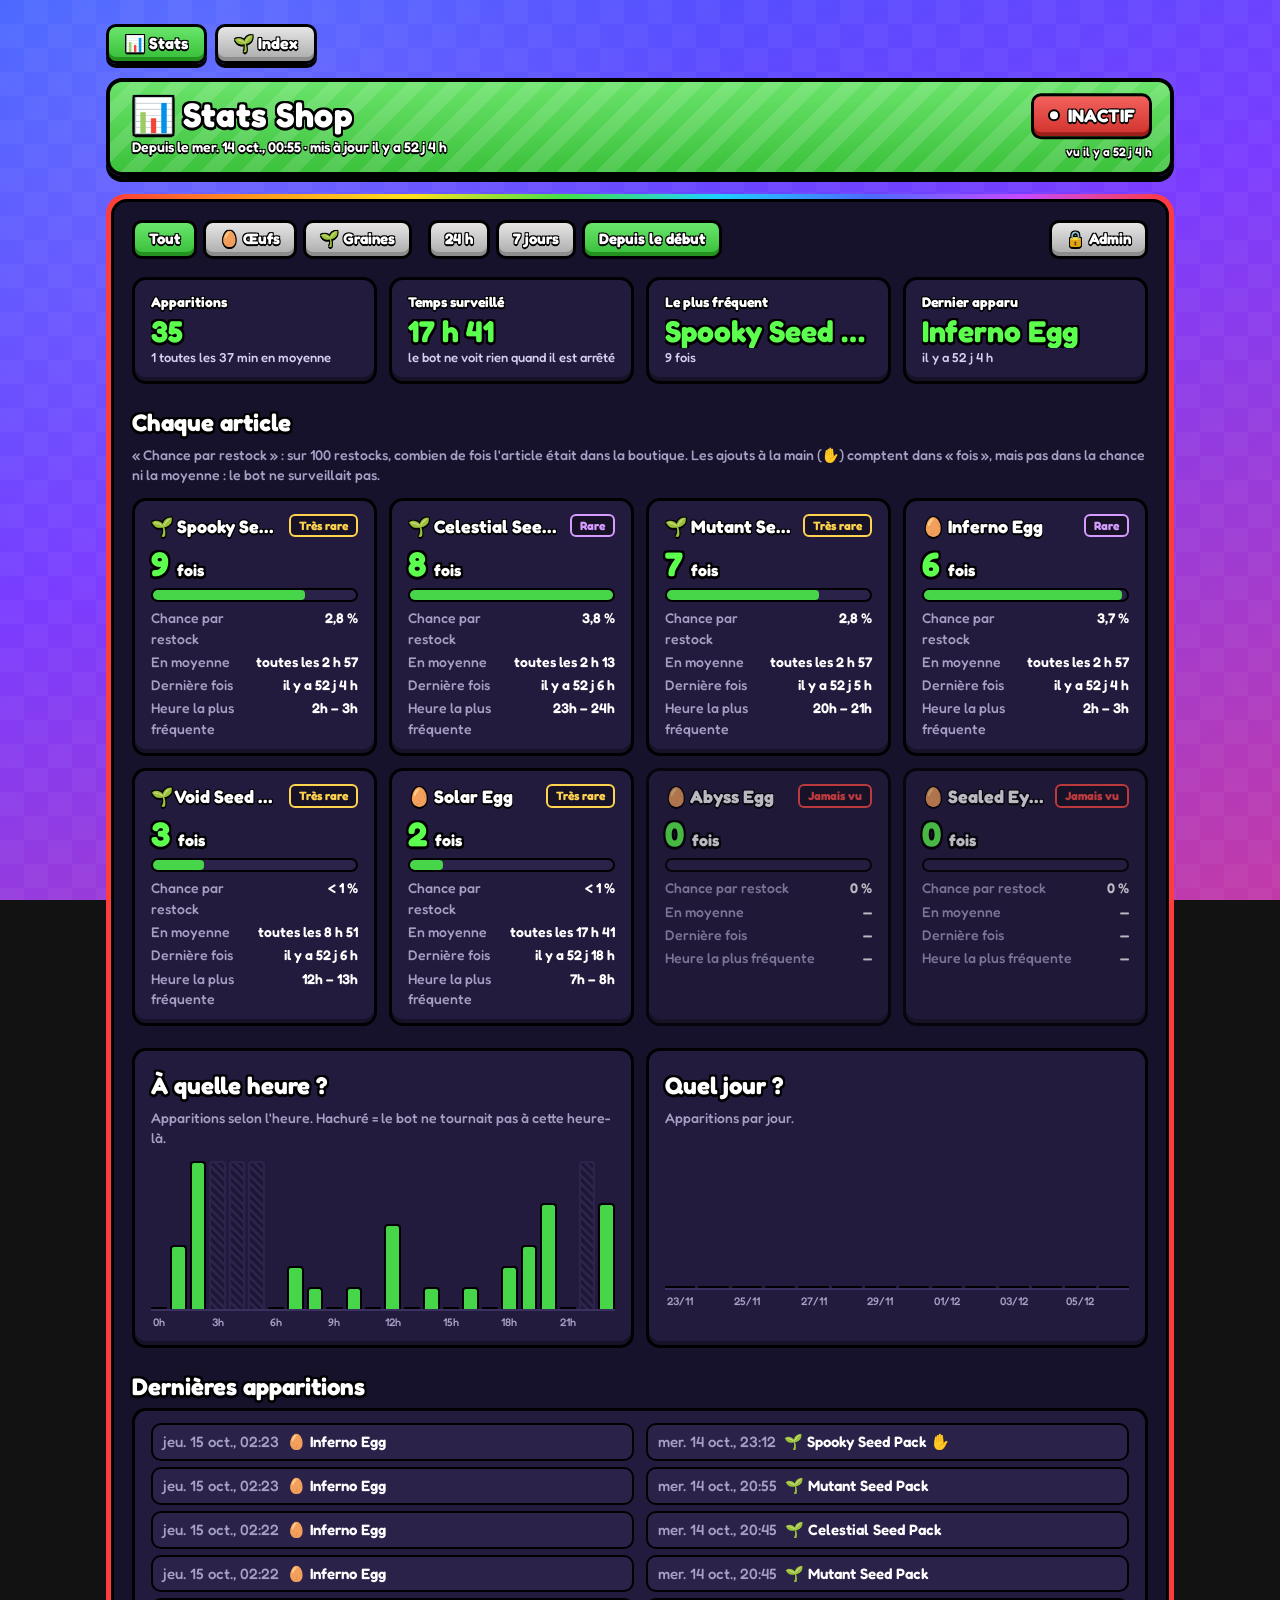
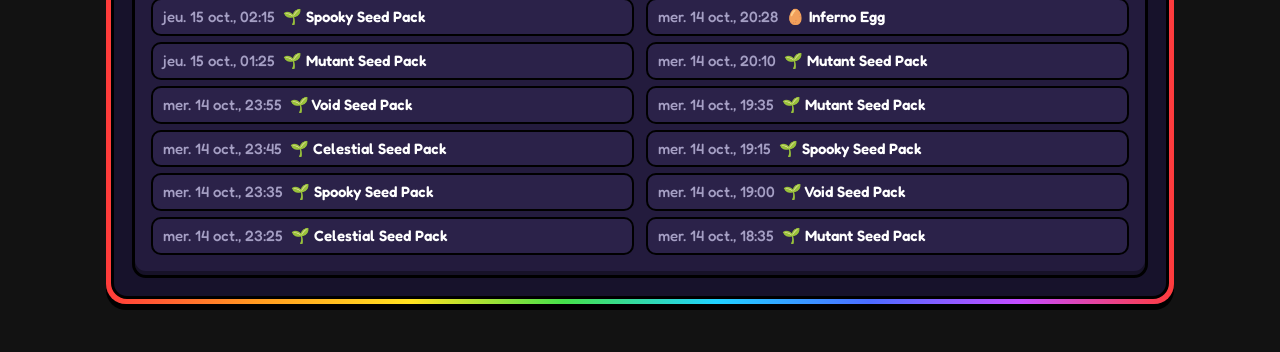
==== commit ac527725: "Mise a jour des stats" ====
--- a/index.html
+++ b/index.html
@@ -47,6 +47,8 @@
   .recent li { padding: 6px 10px; margin-bottom: 6px; break-inside: avoid; background: var(--row); border: 2px solid #000; border-radius: 10px; font-weight: 600; }
   .recent time { color: var(--muted); font-variant-numeric: tabular-nums; margin-right: 8px; font-weight: 500; }
   .empty { text-align: center; padding: 48px 16px; font-size: 18px; text-shadow: var(--stroke-sm); }
+  .del-list { max-height: 260px; overflow-y: auto; }
+  .del-list label { cursor: pointer; font-weight: 600; }
 </style>
 </head>
 <body>
@@ -103,8 +105,9 @@
   ACTIVE = (live ? live.actif : !!(window.BOT && window.BOT.actif)) && NOW - SEEN < ACTIVE_MAX;
   ITEMS = window.ITEMS || [];
   const hist = [...(window.HISTORY || []), ...(window.MANUAL || [])], known = new Set(hist.map(key));
+  const DELETED = new Set(window.DELETED || []);  // fausses apparitions supprimées depuis la page admin
   EVENTS = [...hist, ...LIVE_STOCK.filter(r => !known.has(key(r)))]  // sans doublon une fois arrivées sur GitHub
-    .filter(r => !REMOVED.has(key(r)))
+    .filter(r => !REMOVED.has(key(r)) && !DELETED.has(key(r)))
     .map(([t, e, shop, name]) => ({ t: new Date(t), e, shop, name })).sort((a, b) => a.t - b.t);
   // Sessions = périodes où le bot tournait (debut → fin). Une session sans « fin » se ferme à son dernier événement ;
   // la dernière va jusqu'à maintenant si le bot est actif, sinon jusqu'à son dernier signal.
@@ -259,7 +262,7 @@
 // charge les données à l'ouverture puis chaque minute ; ?t= force la version fraîche
 // (GitHub autorise le navigateur à garder une copie 10 min : sans ça, la page montrerait d'anciennes données)
 function refreshData() {
-  return Promise.all(["historique.js", "manuel.js"].map(file => new Promise(done => {
+  return Promise.all(["historique.js", "manuel.js", "supprimes.js"].map(file => new Promise(done => {
     const s = document.createElement("script");
     s.src = file + "?t=" + Date.now();
     s.onload = s.onerror = () => { s.remove(); done(); };
@@ -324,7 +327,7 @@
 function drawAdmin(msg = "") {
   if (!store.get("gh_token")) return drawLogin(msg);
   const hook = store.get("discord_url");
-  const mine = (window.MANUAL || []).filter(r => !REMOVED.has(key(r))).slice(-8).reverse();
+  const recent = EVENTS.filter(x => x.e === "stock" || x.e === "manuel").slice(-200).reverse();
   adminBody.innerHTML = `
     <h2 id="adminTitle">🔓 Admin</h2>
     <div><b>1. Quel article est apparu ?</b>
@@ -335,13 +338,26 @@
       Envoyer la notif Discord${hook ? "" : " (ajoute ton webhook dans Réglages)"}</label>
     <div class="act"><button id="addBtn">➕ Ajouter l'apparition</button><button class="gray" id="closeBtn">Fermer</button></div>
     <div class="msg" id="adminMsg" role="status">${msg}</div>
-    ${mine.length ? `<div><b>Derniers ajouts à la main</b><ul class="manual-list" style="margin-top:6px">${mine.map(r =>
-      `<li><span>${fmtDate(new Date(r[0]))} · ${EMOJI[r[2]]} ${esc(r[3])}</span><button data-del="${esc(key(r))}">Supprimer</button></li>`).join("")}</ul></div>` : ""}
+    ${recent.length ? `<div><b>Supprimer des apparitions</b>
+      <p class="hint" style="margin:2px 0 6px">Coche les fausses apparitions (bot 🤖 ou à la main ✋), puis supprime-les.</p>
+      <ul class="manual-list del-list">${recent.map(x => {
+        const k = key([localISO(x.t), x.e, x.shop, x.name]);
+        return `<li><label class="check"><input type="checkbox" data-k="${esc(k)}">
+          <span>${fmtDate(x.t)} · ${EMOJI[x.shop]} ${esc(x.name)} ${x.e === "manuel" ? "✋" : "🤖"}</span></label></li>`;
+      }).join("")}</ul>
+      <div class="act" style="margin-top:8px"><button class="red" id="delBtn" disabled>🗑 Supprimer la sélection</button></div></div>` : ""}
     <details><summary>Réglages</summary>
       <label style="margin-top:8px">Webhook Discord<input type="password" id="hookIn" autocomplete="off" placeholder="https://discord.com/api/webhooks/…"></label>
       <div class="act" style="margin-top:8px"><button id="saveHook">Enregistrer le webhook</button><button class="red" id="logout">Se déconnecter</button></div>
     </details>`;
 }
+
+adminBody.addEventListener("change", e => {
+  if (!e.target.closest(".del-list")) return;
+  const n = adminBody.querySelectorAll(".del-list input:checked").length, btn = document.getElementById("delBtn");
+  btn.disabled = !n;
+  btn.textContent = n ? `🗑 Supprimer ${n} apparition${n > 1 ? "s" : ""}` : "🗑 Supprimer la sélection";
+});
 
 const validHook = u => /^https:\/\/(discord|discordapp)\.com\/api\/webhooks\/\d+\/[\w-]+$/.test(u);
 
@@ -393,16 +409,15 @@
     return drawAdmin(`<span class="ok">✅ ${EMOJI[it.shop]} ${esc(it.name)} ajouté</span>${discordMsg}`);
   }
 
-  if (b.dataset.del) {
-    const k = b.dataset.del, [ts, , shop, name] = k.split("|");
-    if (!confirm(`Supprimer ${name} du ${fmtDate(new Date(ts))} ?`)) return;
-    b.disabled = true;
-    try { await editManual(rows => { const i = rows.findIndex(r => key(r) === k); if (i >= 0) rows.splice(i, 1); }); }
+  if (b.id === "delBtn") {
+    // les données du bot sont republiées depuis son PC : on n'y touche pas, on note les suppressions à part (supprimes.js)
+    const keys = [...adminBody.querySelectorAll(".del-list input:checked")].map(i => i.dataset.k);
+    if (!keys.length || !confirm(`Supprimer ${keys.length} apparition${keys.length > 1 ? "s" : ""} ? Elles ne compteront plus dans les stats.`)) return;
+    b.disabled = true; setMsg("Suppression…");
+    try { await editDataFile("supprimes.js", "DELETED", d => keys.forEach(k => d.includes(k) || d.push(k)), "Page admin : suppressions"); }
     catch (err) { b.disabled = false; return setMsg(`<span class="err">❌ Pas supprimé : ${esc(err.message)}</span>`); }
-    fetch(STATUS_URL, { method: "POST", body: `suppr;${shop};${name};${ts}` }).catch(() => {});
-    REMOVED.add(k);
     load(); render();
-    return drawAdmin('<span class="ok">✅ Supprimé</span>');
+    return drawAdmin(`<span class="ok">✅ ${keys.length} apparition${keys.length > 1 ? "s" : ""} supprimée${keys.length > 1 ? "s" : ""} (visible par tous dans 1 à 2 min)</span>`);
   }
 
   if (b.id === "saveHook") {
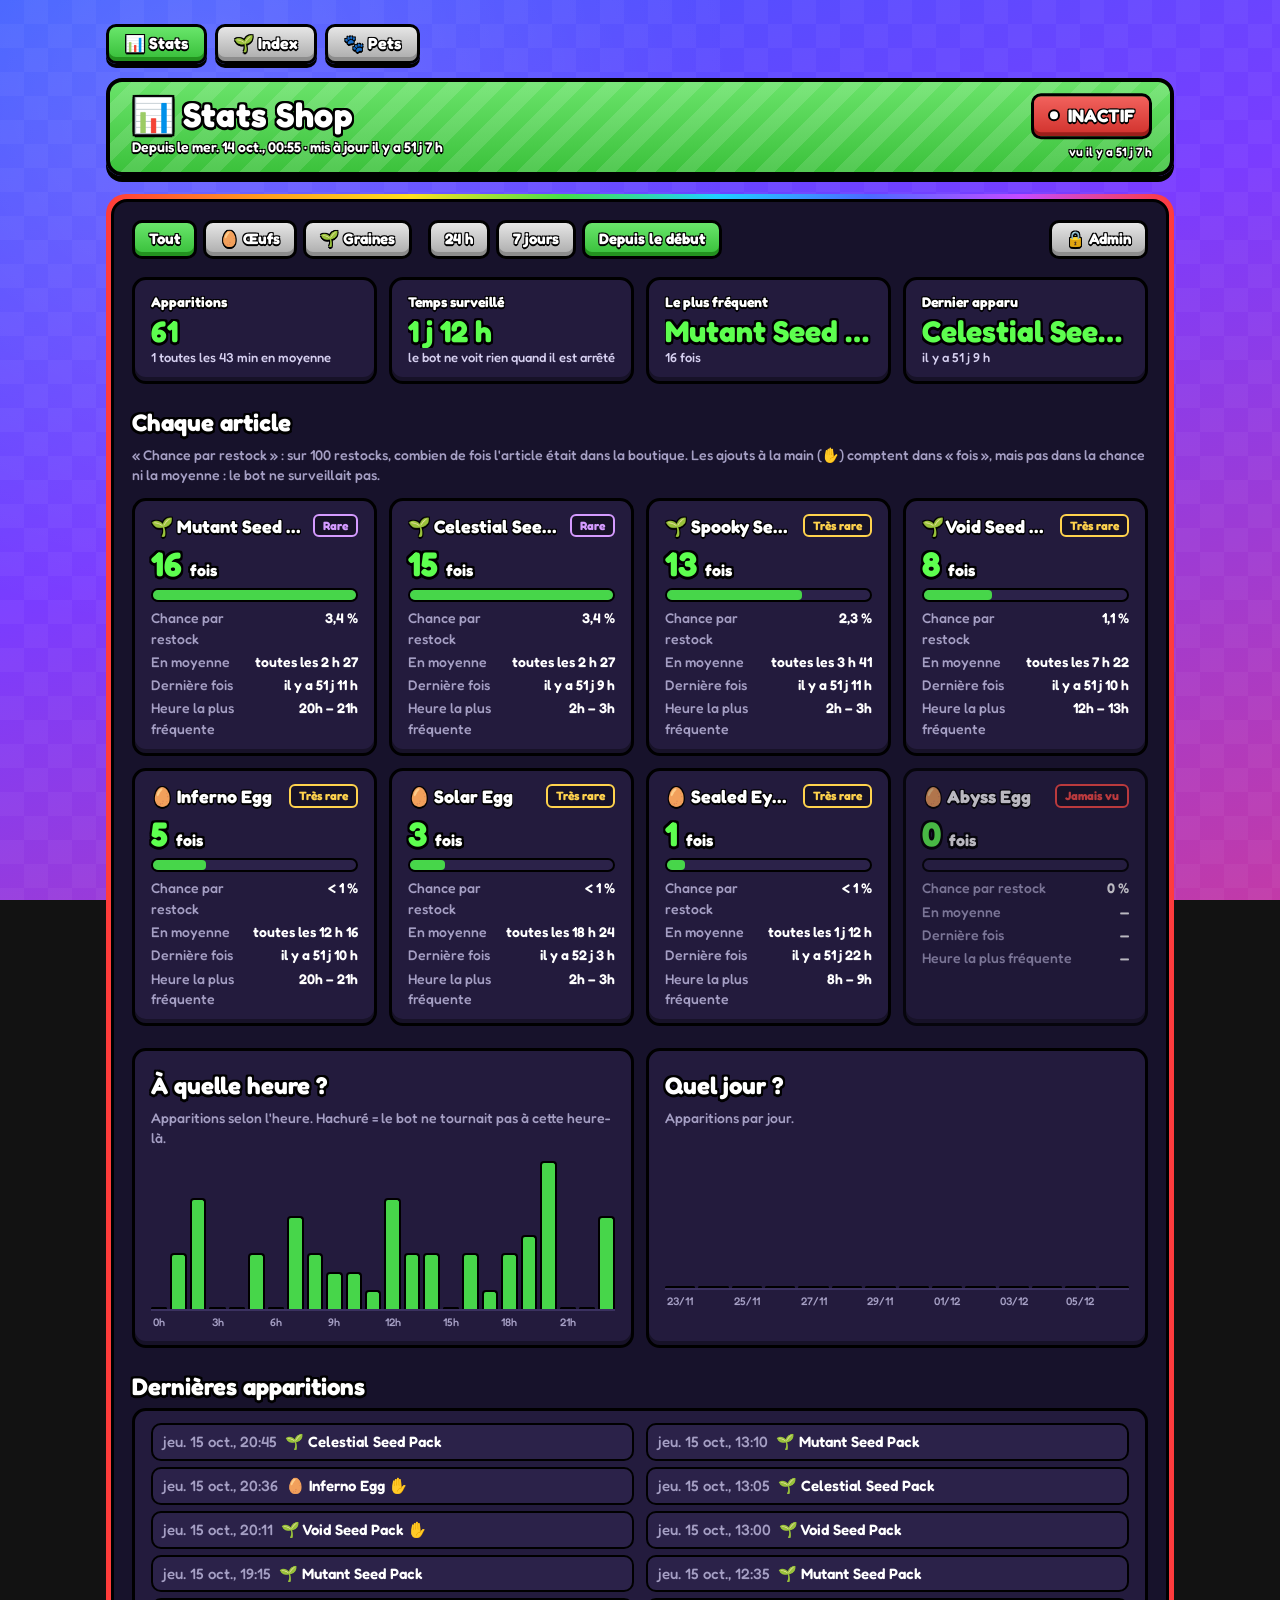
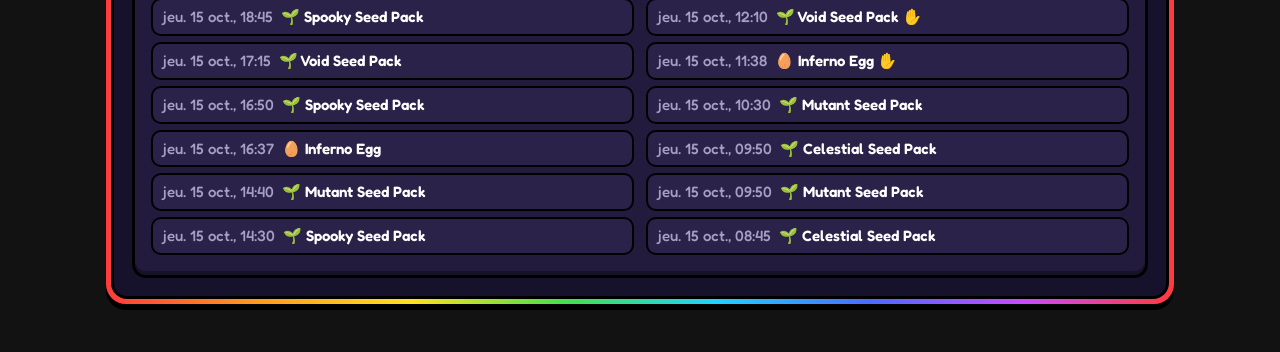
==== commit 0322913f: "Page Pets" ====
--- a/index.html
+++ b/index.html
@@ -53,7 +53,7 @@
 </head>
 <body>
 <main>
-  <nav class="tabs"><a href="./" aria-current="page">📊 Stats</a><a href="plantes.html">🌱 Index</a></nav>
+  <nav class="tabs"><a href="./" aria-current="page">📊 Stats</a><a href="plantes.html">🌱 Index</a><a href="pets.html">🐾 Pets</a></nav>
   <header class="banner">
     <h1 class="stroke">📊 Stats Shop</h1>
     <p class="sub" id="sub"></p>
--- a/style.css
+++ b/style.css
@@ -106,3 +106,35 @@
           background: linear-gradient(#e6e6e6, #a9a9a9); box-shadow: inset 0 -4px 0 var(--gray-dk), 0 4px 0 #000; }
 .tabs a[aria-current="page"] { background: linear-gradient(#69e66b, #36bd38); box-shadow: inset 0 -4px 0 var(--green-dk), 0 4px 0 #000; }
 .tabs a:hover { filter: brightness(1.08); }
+
+/* pages Index et Pets : raretés, filtres, grille de cartes (classe .plant = une carte, plante ou pet), mode édition */
+/* couleur de chaque rareté (comme le titre des cartes dans le jeu) */
+.ra-Common { --ra: #c9c9c9; } .ra-Uncommon { --ra: #4fdc4f; } .ra-Rare { --ra: #3fa2ff; } .ra-Epic { --ra: #b05cff; }
+.ra-Legendary { --ra: #ffb52e; } .ra-Mythic { --ra: #ff5a2e; } .ra-Secret { --ra: #ffffff; } .ra-Void { --ra: #8b4dff; }
+.rar button { position: relative; padding-left: 26px; }
+.rar button::before { content: ""; position: absolute; left: 9px; top: 50%; width: 10px; height: 10px; margin-top: -6px;
+                      border-radius: 50%; border: 2px solid #000; background: var(--ra, #fff); }
+.rar button[data-v="all"]::before { background: var(--rainbow); }
+.rar button small { font-size: 12px; opacity: .85; }
+.tools { display: flex; flex-wrap: wrap; gap: 10px 14px; align-items: center; margin: -6px 0 16px; }
+.tools input[type=search] { font: 600 15px "Fredoka", "Segoe UI", sans-serif; color: #fff; background: var(--row); border: 3px solid #000;
+                            border-radius: 10px; padding: 7px 12px; min-width: 220px; flex: 1; max-width: 340px; }
+.tools label.check { display: flex; align-items: center; gap: 6px; font-weight: 600; }
+
+.grid { display: grid; grid-template-columns: repeat(auto-fill, minmax(150px, 1fr)); gap: 12px; }
+.plant { display: flex; flex-direction: column; gap: 6px; }
+.plant img { width: 100%; height: auto; aspect-ratio: 1; display: block; border-radius: 12px; border: 3px solid #000; background: var(--row);
+             box-shadow: 0 4px 0 #000; }
+.plant .rn { display: flex; align-items: center; gap: 6px; font-size: 12px; font-weight: 700; color: var(--ra); text-shadow: var(--stroke-sm); }
+.plant .rn::before { content: ""; width: 9px; height: 9px; border-radius: 50%; border: 2px solid #000; background: var(--ra); flex: none; }
+.plant .rn span { color: #fff; margin-left: auto; font-weight: 600; opacity: .8; }
+.plant .found { font-size: 13px; font-weight: 700; text-shadow: var(--stroke-sm); white-space: nowrap; overflow: hidden; text-overflow: ellipsis; }
+.plant input { width: 100%; font: 600 14px "Fredoka", "Segoe UI", sans-serif; color: #fff; background: var(--row);
+               border: 2px solid #000; border-radius: 8px; padding: 5px 8px; }
+.plant input.changed { border-color: var(--money); }
+.plant input.bad { border-color: #ff4b45; }
+.count { color: var(--muted); font-weight: 600; margin: 0 0 10px; }
+.savebar { position: sticky; bottom: 12px; margin-top: 16px; display: flex; flex-wrap: wrap; align-items: center; gap: 10px;
+           background: var(--panel-2); border: 3px solid #000; border-radius: 14px; padding: 10px 14px; box-shadow: 0 6px 0 #000; }
+.savebar[hidden] { display: none; }
+.savebar .msg { flex: 1; }
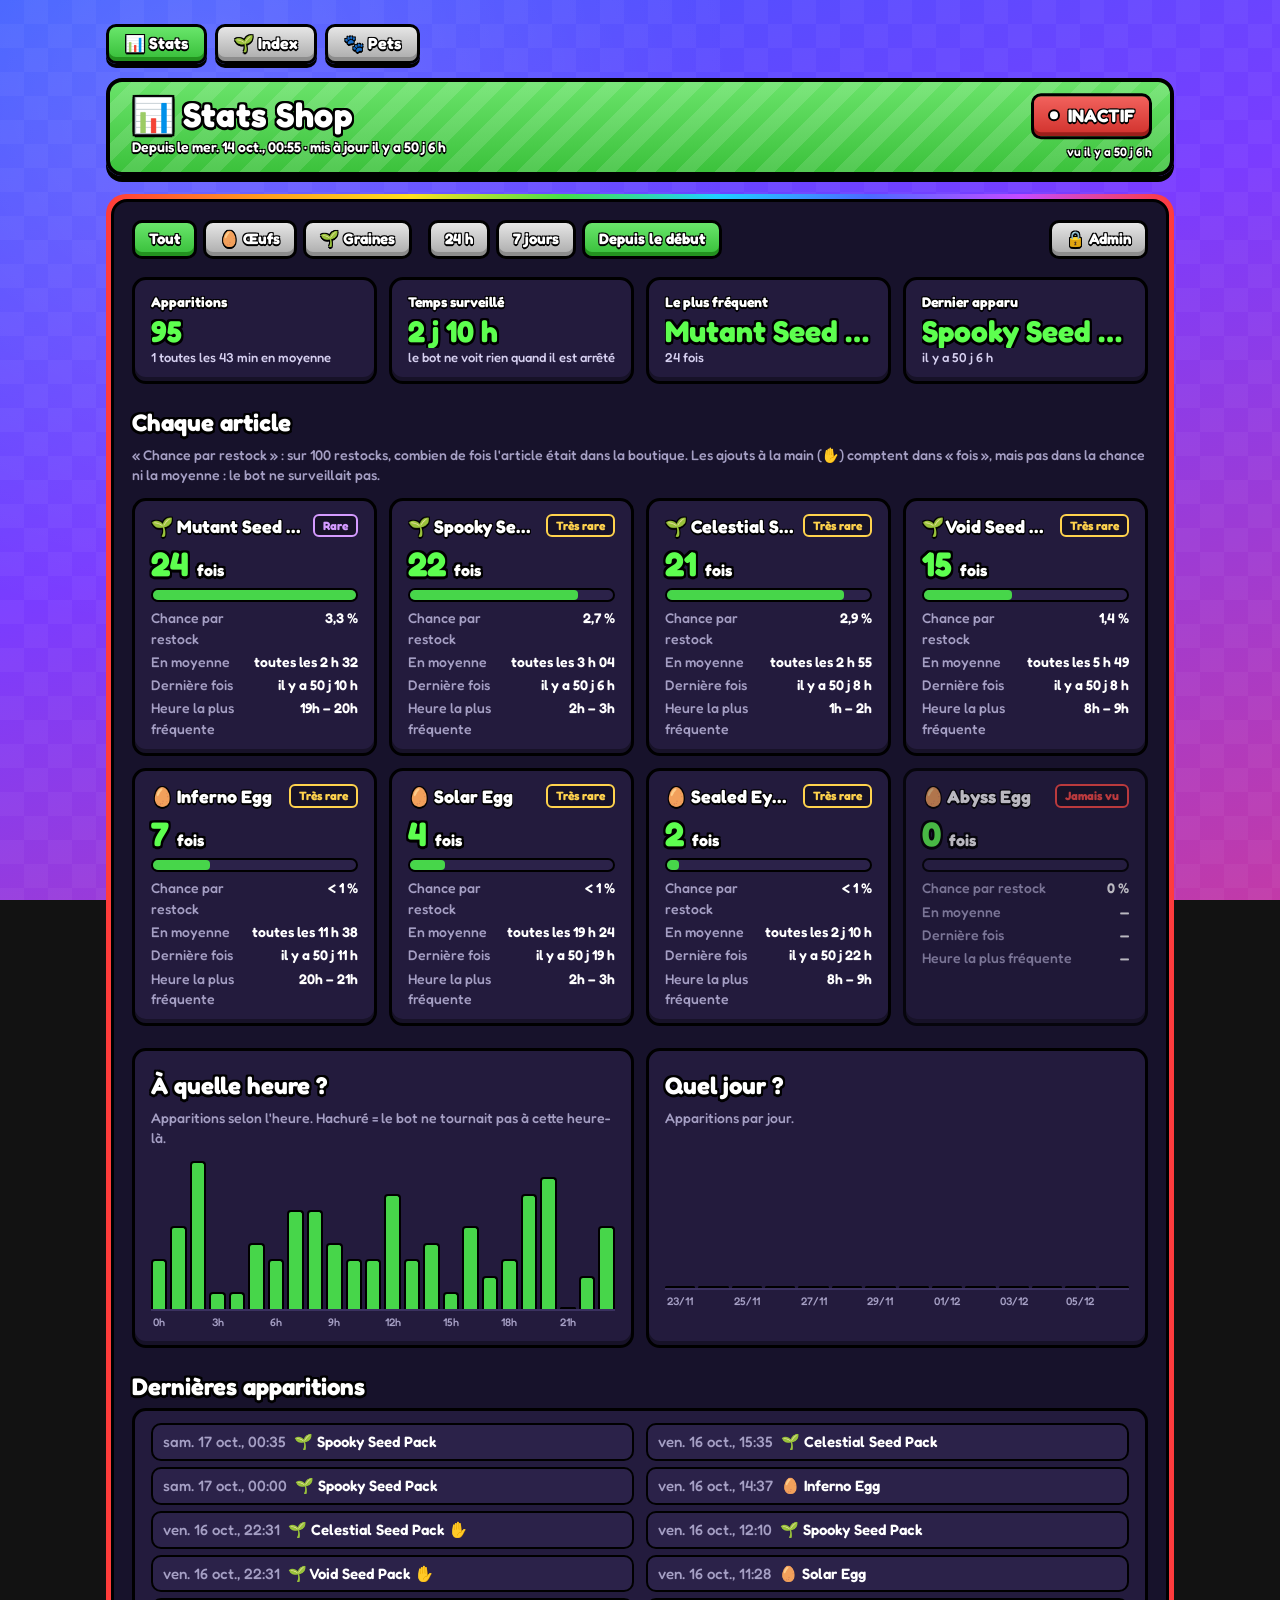
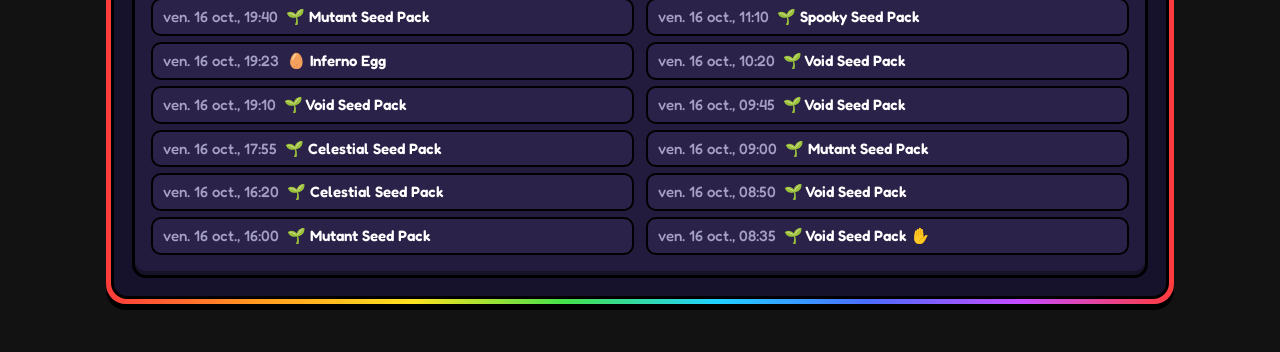
==== commit 6a26d3dd: "Ajouts manuels : image de l'article dans la notif" ====
--- a/index.html
+++ b/index.html
@@ -6,7 +6,7 @@
 <title>Shop Bot · Statistiques</title>
 <link rel="preconnect" href="https://fonts.googleapis.com">
 <link href="https://fonts.googleapis.com/css2?family=Fredoka:wght@500;600;700&display=swap" rel="stylesheet">
-<link rel="stylesheet" href="style.css">
+<link rel="stylesheet" href="style.css?v=2">
 <style>
 
   /* chiffres clés */
@@ -80,7 +80,7 @@
 <div id="tip"></div>
 <dialog id="admin" aria-labelledby="adminTitle"><div id="adminBody"></div></dialog>
 
-<script src="commun.js"></script>
+<script src="commun.js?v=2"></script>
 <script>
 const HOUR = 3600e3, DAY = 24 * HOUR;
 // durée d'un restock de chaque boutique (œufs 6 min 30, graines 5 min) : sert au calcul de la chance par restock
@@ -90,6 +90,7 @@
 // statut en direct via ntfy.sh (GitHub Pages met 1-2 min à publier) ; même canal que STATUS_URL dans shop_bot.py
 const STATUS_URL = "https://ntfy.sh/shopbot-sizein1-42dad0def695";
 const EMOJI = { eggs: "🥚", seed: "🌱" };
+const SITE_URL = "https://sizein1.github.io/shop-bot-stats/";  // adresse publique : Discord y va chercher les images
 const state = { shop: "all", days: 0 };
 let NOW, GEN, SEEN, ACTIVE, ITEMS, EVENTS, SESSIONS;
 let LIVE = null;      // dernier statut reçu en direct : { actif, time }
@@ -262,7 +263,7 @@
 // charge les données à l'ouverture puis chaque minute ; ?t= force la version fraîche
 // (GitHub autorise le navigateur à garder une copie 10 min : sans ça, la page montrerait d'anciennes données)
 function refreshData() {
-  return Promise.all(["historique.js", "manuel.js", "supprimes.js"].map(file => new Promise(done => {
+  return Promise.all(["historique.js", "manuel.js", "supprimes.js", "articles.js"].map(file => new Promise(done => {
     const s = document.createElement("script");
     s.src = file + "?t=" + Date.now();
     s.onload = s.onerror = () => { s.remove(); done(); };
@@ -332,7 +333,8 @@
     <h2 id="adminTitle">🔓 Admin</h2>
     <div><b>1. Quel article est apparu ?</b>
       <div class="pick" style="margin-top:6px">${(window.ITEMS || []).map((it, i) =>
-        `<button data-i="${i}" aria-pressed="${pick === i}">${EMOJI[it.shop]} ${esc(it.name)}</button>`).join("")}</div></div>
+        `<button data-i="${i}" aria-pressed="${pick === i}">${EMOJI[it.shop]} ${esc(it.name)}${(window.ARTICLE_IMAGES || {})[it.name] ? " 📷" : ""}</button>`).join("")}</div>
+      <p class="hint" style="margin:4px 0 0">📷 = la notif Discord joindra la dernière capture de cet article prise par le bot.</p></div>
     <label>2. Quand ?<input type="datetime-local" id="when" step="1" value="${localISO(new Date())}"></label>
     <label class="check"><input type="checkbox" id="discordOn" ${hook ? "checked" : "disabled"}>
       Envoyer la notif Discord${hook ? "" : " (ajoute ton webhook dans Réglages)"}</label>
@@ -400,8 +402,11 @@
     let discordMsg = "";
     if (sendDiscord) {
       try {
+        // même image que les notifs automatiques : la dernière capture de cet article prise par le bot (publiée sur le site)
+        const img = (window.ARTICLE_IMAGES || {})[it.name];
         const r = await fetch(store.get("discord_url"), { method: "POST", headers: { "Content-Type": "application/json" },
-          body: JSON.stringify({ content: `@everyone ${EMOJI[it.shop]} ${it.name} en stock !`, allowed_mentions: { parse: ["everyone"] } }) });
+          body: JSON.stringify({ content: `@everyone ${EMOJI[it.shop]} ${it.name} en stock !`, allowed_mentions: { parse: ["everyone"] },
+            ...(img ? { embeds: [{ image: { url: SITE_URL + img } }] } : {}) }) });
         discordMsg = r.ok ? " + notif Discord envoyée" : ` <span class="err">mais Discord a refusé la notif (${r.status})</span>`;
       } catch { discordMsg = ' <span class="err">mais la notif Discord n\'est pas partie</span>'; }
     }
--- a/style.css
+++ b/style.css
@@ -1,3 +1,4 @@
+/* Après une modification : augmenter le ?v= des liens vers style.css et commun.js dans les pages (sinon le navigateur garde l'ancienne version). */
 /* Style commun aux pages du site (thème boutique Roblox) */
 /* Thème « boutique Roblox » : un seul thème sombre, comme les menus du jeu */
 :root {
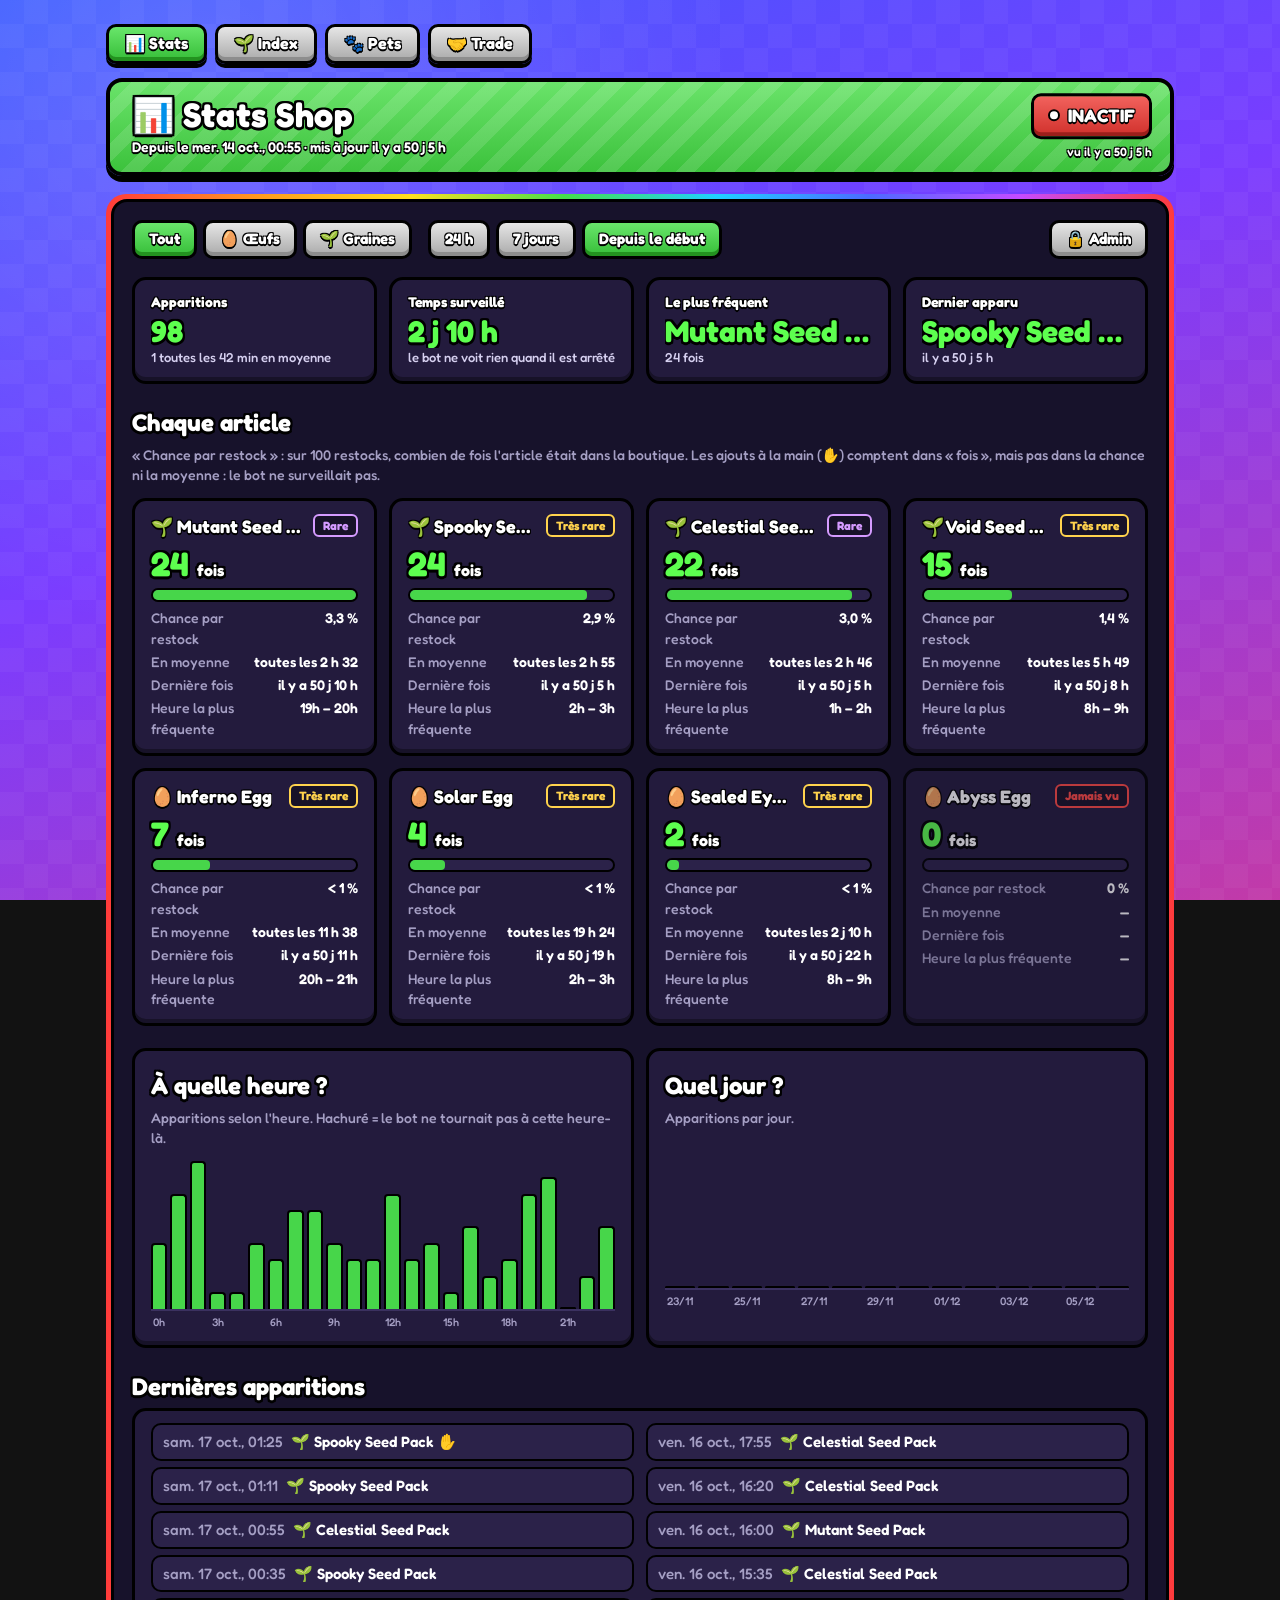
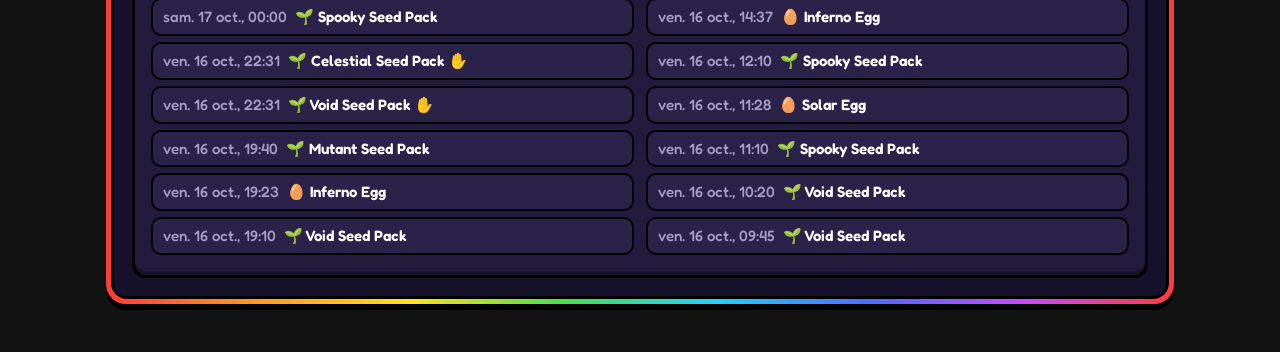
==== commit 8af63836: "Page Trade" ====
--- a/index.html
+++ b/index.html
@@ -53,7 +53,7 @@
 </head>
 <body>
 <main>
-  <nav class="tabs"><a href="./" aria-current="page">📊 Stats</a><a href="plantes.html">🌱 Index</a><a href="pets.html">🐾 Pets</a></nav>
+  <nav class="tabs"><a href="./" aria-current="page">📊 Stats</a><a href="plantes.html">🌱 Index</a><a href="pets.html">🐾 Pets</a><a href="trade.html">🤝 Trade</a></nav>
   <header class="banner">
     <h1 class="stroke">📊 Stats Shop</h1>
     <p class="sub" id="sub"></p>
